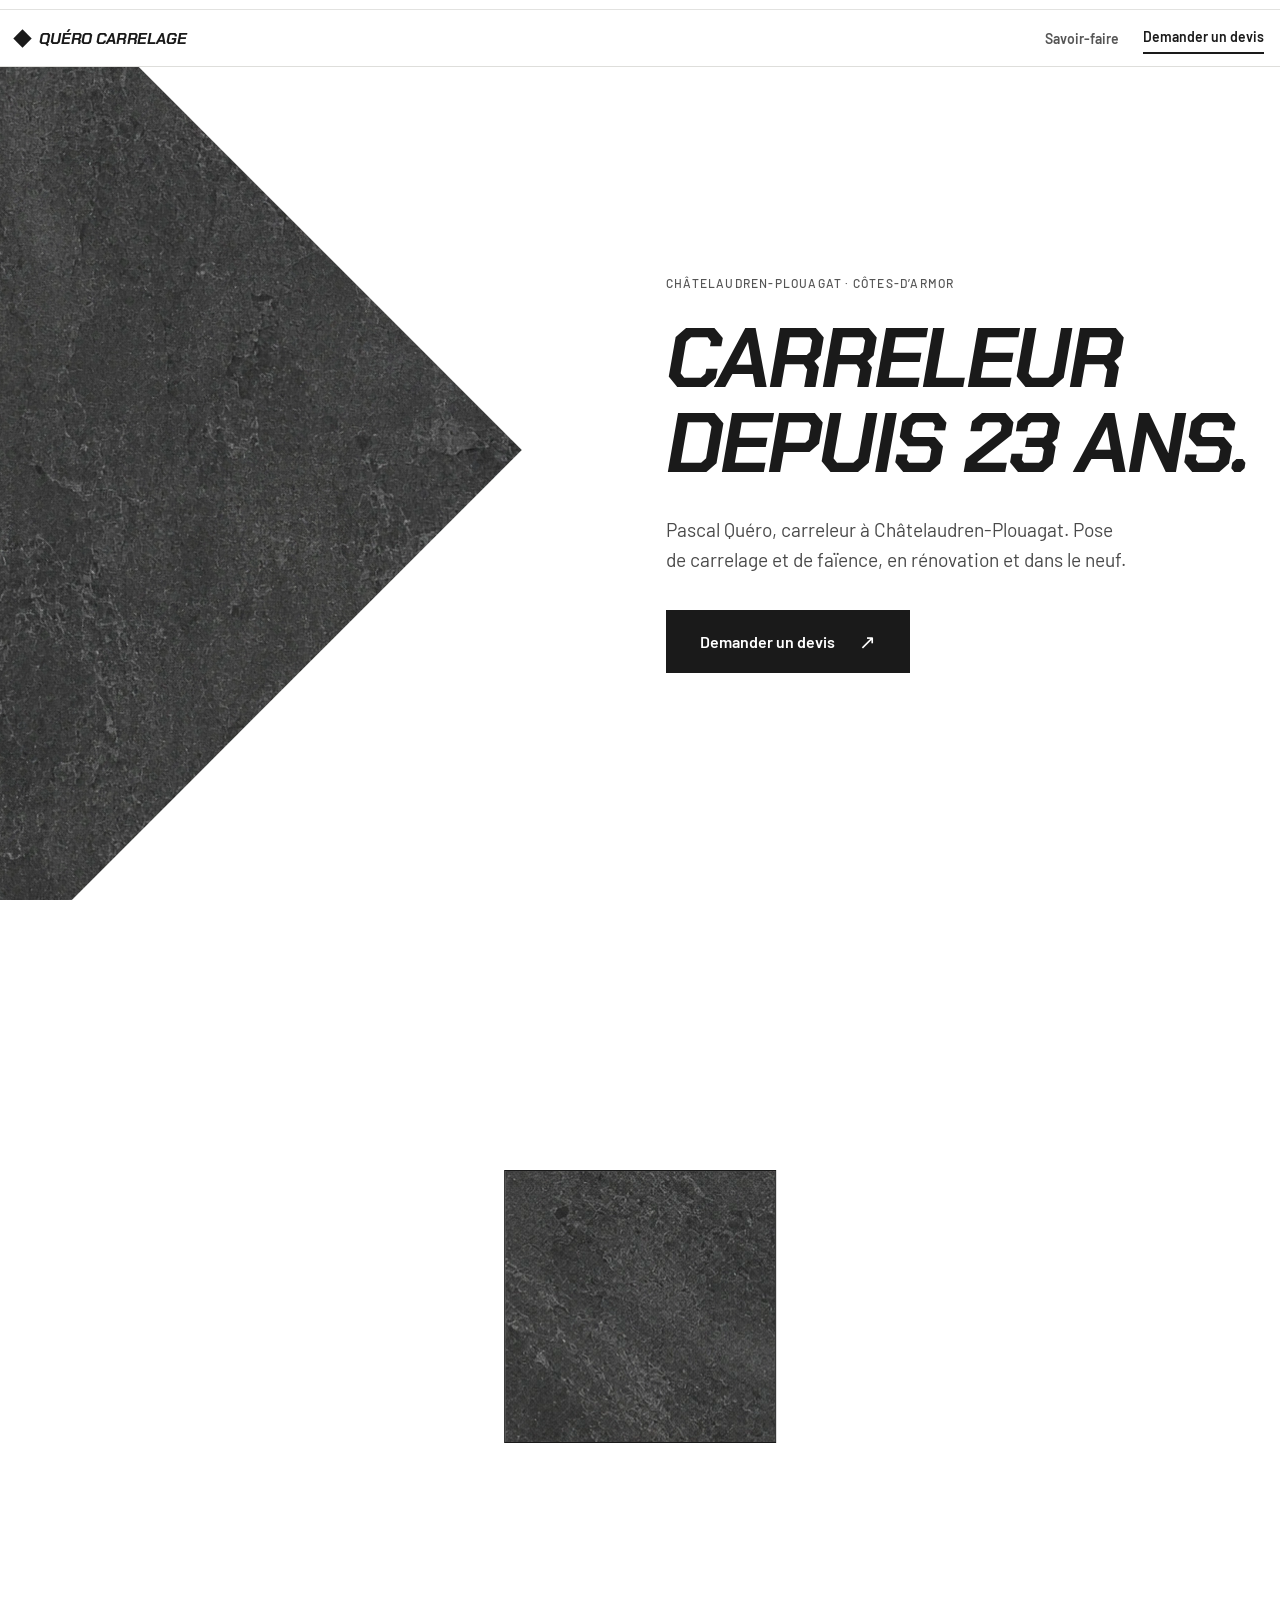
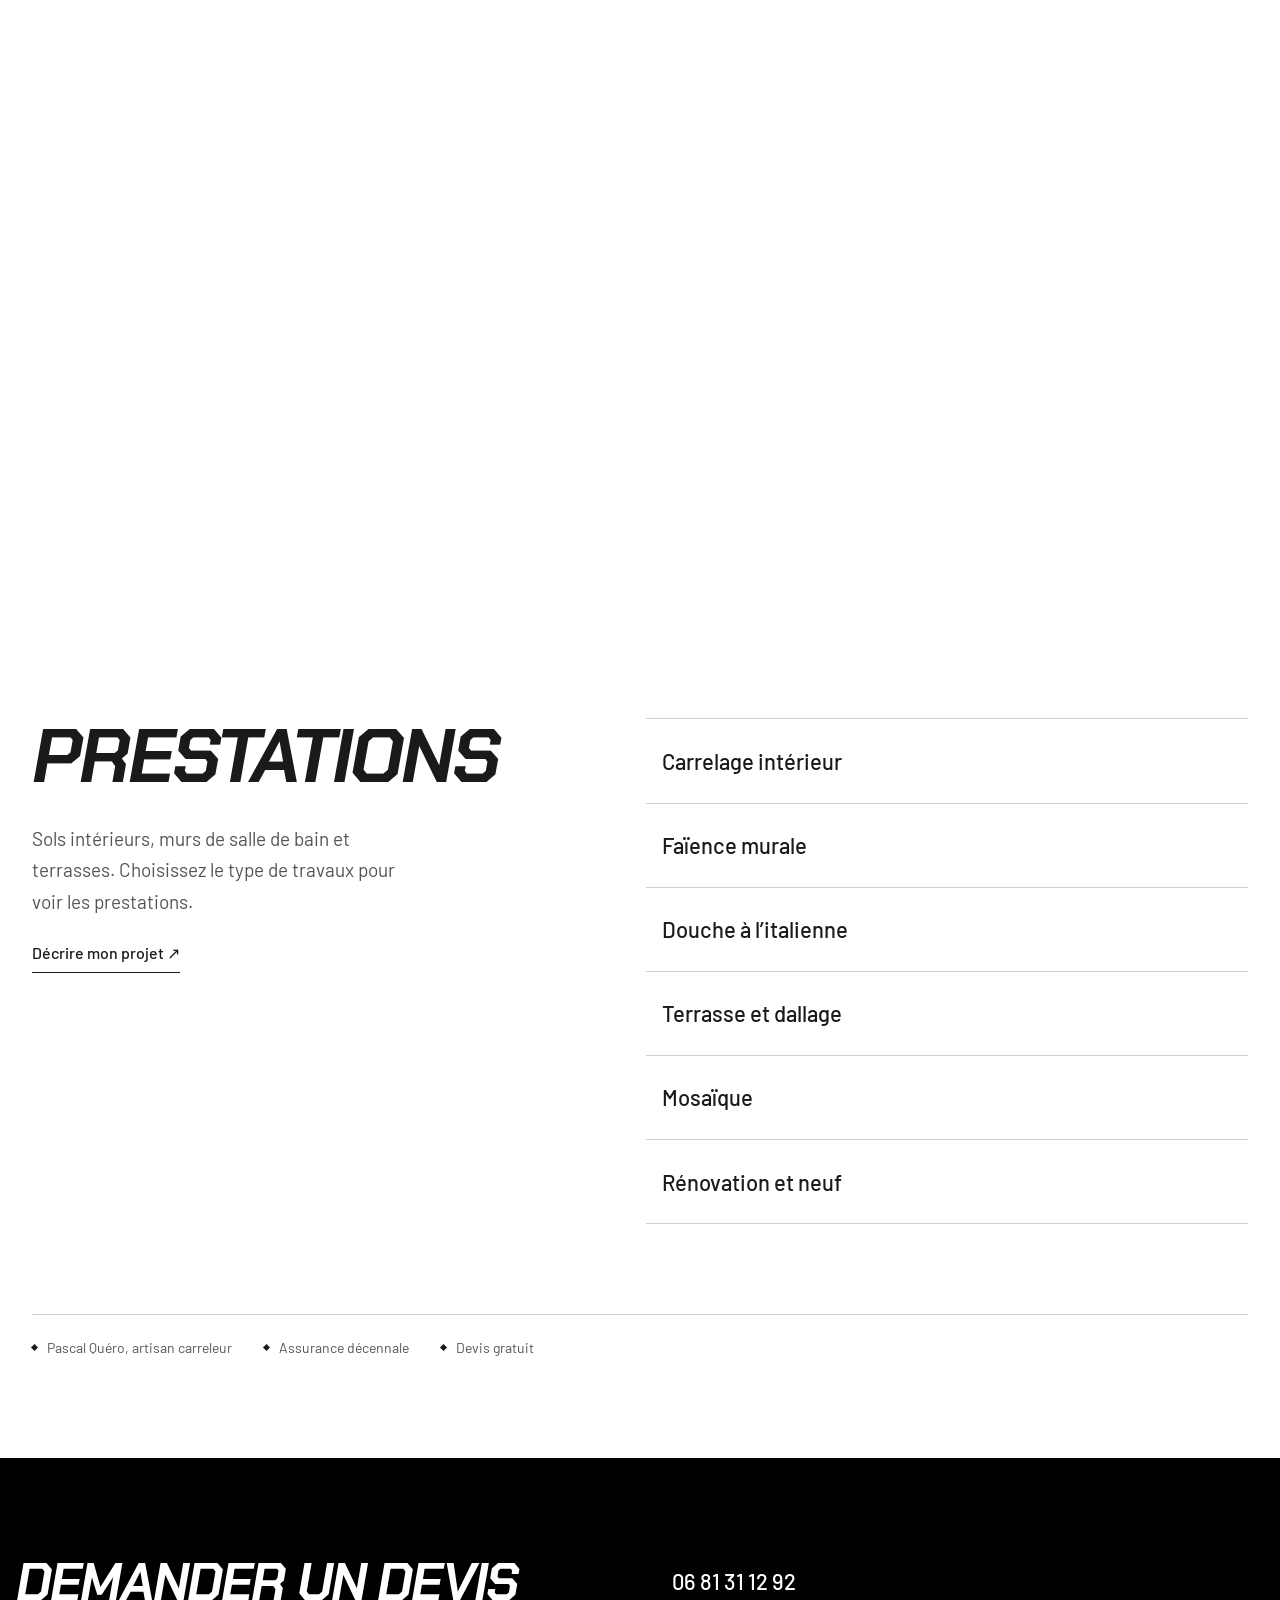
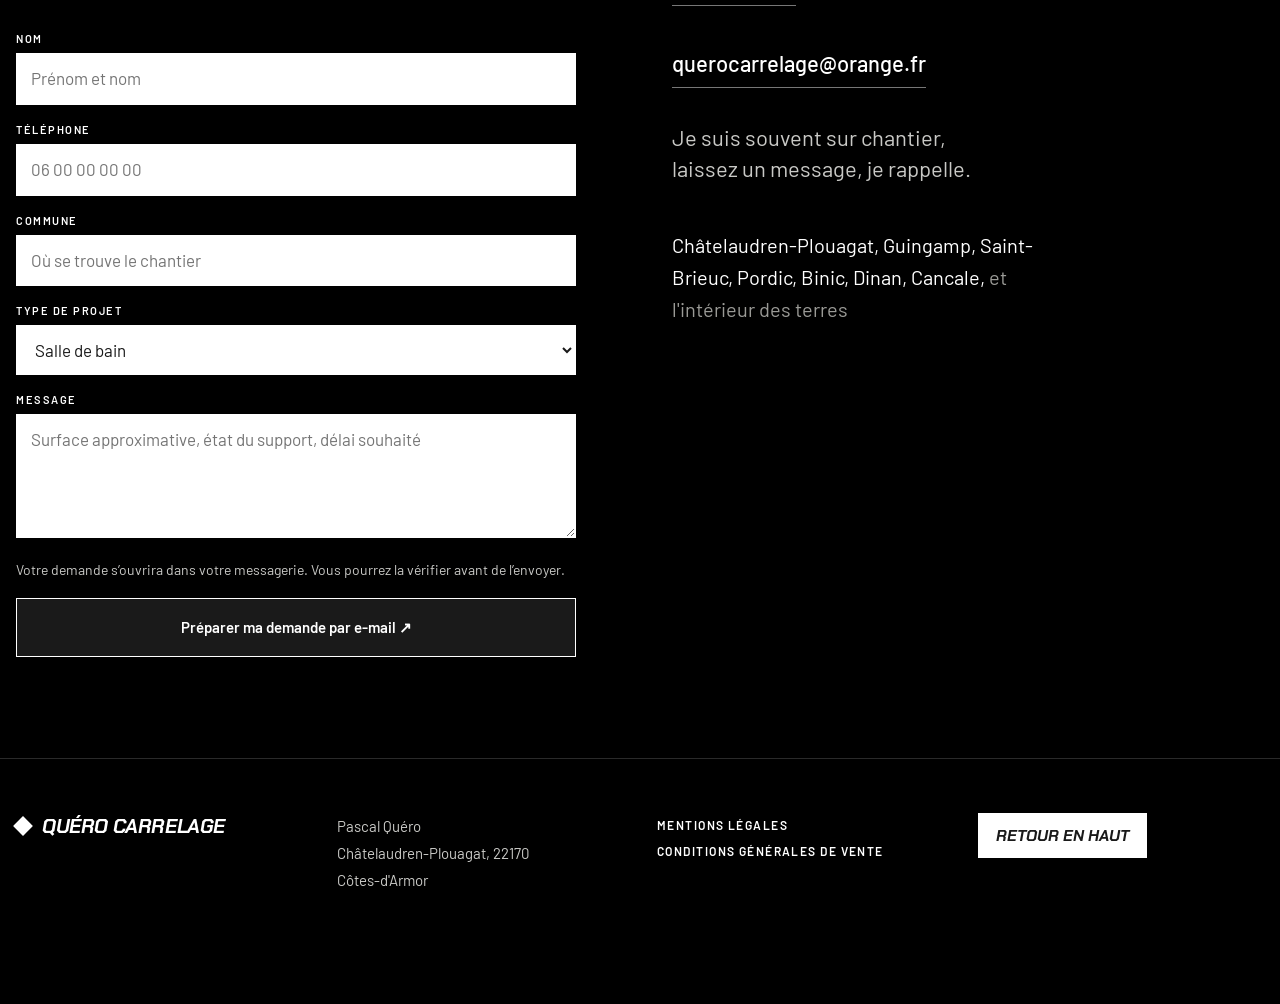
==== index.html @ d863aa36 "Dock the original hero tile in the mosaic and show six unique photos spanning four cells" ====
<!doctype html>
<html lang="fr">
<head><link rel="preload" as="image" href="./assets/photos/carreau-anthracite-hd.webp"><script src="./assets/contact.js?v=1" defer></script>
<meta charset="utf-8">
<meta name="viewport" content="width=device-width, initial-scale=1, viewport-fit=cover">
<title>Quéro Carrelage — Pascal Quéro, carreleur à Châtelaudren-Plouagat</title>
<meta name="description" content="Pascal Quéro, artisan carreleur à Châtelaudren-Plouagat. Carrelage intérieur, faïence, douche à l’italienne et terrasse en Côtes-d’Armor. Parlons de votre projet.">
<meta name="theme-color" content="#ffffff">
<meta name="robots" content="noindex,nofollow">
<meta property="og:type" content="website">
<meta property="og:title" content="Quéro Carrelage — Du premier carreau à la dernière coupe">
<meta property="og:description" content="Pascal Quéro, artisan carreleur en Côtes-d’Armor. Pascal Quéro, artisan carreleur pour votre chantier.">
<link rel="icon" href="./assets/favicon.svg" type="image/svg+xml">
<link rel="stylesheet" href="./assets/fonts.css">
<link rel="stylesheet" href="./assets/site.css?v=10">
<script src="./site.config.js?v=10" defer></script>
<script src="./assets/site.js?v=8" defer></script>
<script src="./assets/mobile-room.js?v=7" defer></script><script src="./assets/mobile-sequence.js?v=4" defer></script><script src="./assets/sequence.js?v=18" defer></script>
<script src="./assets/navigation.js?v=1" defer></script><link rel="stylesheet" href="./assets/responsive.css?v=9"></head>
<body>
<a class="skip-link" href="#contact">Aller à la demande de devis</a>

<div style="background:#FFFFFF;color:#1A1A1A;overflow-x:clip">

  <div style="position:fixed;top:0;left:0;right:0;z-index:90;height:10px;background:#FFFFFF;border-bottom:1px solid #E2E2E0;overflow:hidden">
    <div data-progress="1" style="height:100%;width:0%;overflow:hidden">
      <div style="height:100%;width:100vw;display:flex;gap:12px;overflow:hidden">
        <div style="width:200px;background:#1A1A1A;transform:skewX(-22deg);flex:none"></div>
        <div style="width:168px;background:#1A1A1A;transform:skewX(-22deg);flex:none"></div>
        <div style="width:140px;background:#1A1A1A;transform:skewX(-22deg);flex:none"></div>
        <div style="width:118px;background:#1A1A1A;transform:skewX(-22deg);flex:none"></div>
        <div style="width:96px;background:#1A1A1A;transform:skewX(-22deg);flex:none"></div>
        <div style="width:78px;background:#1A1A1A;transform:skewX(-22deg);flex:none"></div>
        <div style="width:63px;background:#1A1A1A;transform:skewX(-22deg);flex:none"></div>
        <div style="width:51px;background:#1A1A1A;transform:skewX(-22deg);flex:none"></div>
        <div style="width:41px;background:#1A1A1A;transform:skewX(-22deg);flex:none"></div>
        <div style="width:33px;background:#1A1A1A;transform:skewX(-22deg);flex:none"></div>
        <div style="width:26px;background:#1A1A1A;transform:skewX(-22deg);flex:none"></div>
        <div style="width:21px;background:#1A1A1A;transform:skewX(-22deg);flex:none"></div>
        <div style="width:16px;background:#1A1A1A;transform:skewX(-22deg);flex:none"></div>
        <div style="width:13px;background:#1A1A1A;transform:skewX(-22deg);flex:none"></div>
        <div style="width:10px;background:#1A1A1A;transform:skewX(-22deg);flex:none"></div>
        <div style="width:8px;background:#1A1A1A;transform:skewX(-22deg);flex:none"></div>
        <div style="width:6px;background:#1A1A1A;transform:skewX(-22deg);flex:none"></div>
        <div style="width:5px;background:#1A1A1A;transform:skewX(-22deg);flex:none"></div>
        <div style="width:4px;background:#1A1A1A;transform:skewX(-22deg);flex:none"></div>
      </div>
    </div>
  </div>

  <header id="site-header" style="position:sticky;top:10px;z-index:80;background:#FFFFFF">
    <div style="max-width:1600px;margin:0 auto;padding:12px 16px;display:flex;align-items:center;justify-content:space-between;gap:14px">
      <a href="#haut" style="display:flex;align-items:center;gap:10px">
        <span style="width:13px;height:13px;background:#1A1A1A;transform:rotate(45deg);display:block;flex:none"></span>
        <span style="font-family:'Chakra Petch',sans-serif;font-style:italic;font-weight:700;font-size:16px;letter-spacing:-0.01em;text-transform:uppercase">Quéro Carrelage</span>
      </a>
      <nav aria-label="Navigation principale" style="display:flex;align-items:center;gap:24px">
        <a class="nav-services" href="#savoir-faire">Savoir-faire</a>
        <a class="nav-quote" href="#contact" style="font-family:'Chakra Petch',sans-serif;font-style:italic;font-weight:700;font-size:14px;letter-spacing:0.02em;text-transform:uppercase;border-bottom:2px solid #1A1A1A;padding-bottom:2px">Demander un devis</a>
      </nav>
    </div>
  </header>

  <div data-tilelayer="1" style="position:fixed;left:0;top:0;width:100%;height:100%;z-index:5;pointer-events:none;overflow:hidden">
    <div data-tile="1" style="position:absolute;left:0;top:0;width:200px;height:200px;background:#1A1A1A;transform:translate(-100px,200px) rotate(45deg)"></div>
  </div>

  <main id="main">
  <section id="haut" tabindex="-1" style="position:relative;min-height:100svh;max-width:1600px;margin:0 auto;padding:clamp(26px,5vw,54px) 16px 0;display:grid;grid-template-columns:repeat(auto-fit,minmax(360px,1fr));align-items:center;direction:rtl">
    <div class="hero-copy" data-herotext="1" style="direction:ltr;position:relative;z-index:6;will-change:transform">
      <p class="hero-location"><span>Châtelaudren-Plouagat</span><span>Côtes-d’Armor</span></p>
      <h1 style="margin:0;font-family:'Chakra Petch',sans-serif;font-style:italic;font-weight:700;text-transform:uppercase;font-size:clamp(30px,7.6vw,96px);line-height:1.05;letter-spacing:-0.035em;max-width:15ch"><span class="hero-title-line">Carreleur</span><span class="hero-title-line">depuis 23 ans.</span></h1>
      <div class="hero-tile-space" data-hero-tile-space aria-hidden="true"></div>
      <p class="hero-intro" style="margin:clamp(20px,3.4vw,38px) 0 0;font-size:clamp(15.5px,3.9vw,20px);line-height:1.5;max-width:42ch;color:#4A4A4A">Pascal Quéro, carreleur à <span class="place-name">Châtelaudren-Plouagat.</span> Pose de carrelage et de faïence, en rénovation et dans le neuf.</p>
      <div style="display:flex;margin-top:clamp(22px,3vw,34px)">
        <a href="#contact" style="background:#1A1A1A;color:#FFFFFF;padding:19px 34px;font-family:'Chakra Petch',sans-serif;font-style:italic;font-weight:700;font-size:16px;text-transform:uppercase" class="hover-1 button-primary">Demander un devis</a>
      </div>
    </div>
    <div aria-hidden="true" style="direction:ltr;min-height:46vh"></div>
  </section>

  <section aria-label="Découvrir les prestations" data-stage="1" style="position:relative;height:480vh">
    <div data-sticky="1" style="position:sticky;top:57px;height:calc(100svh - 57px);overflow:hidden;background:#FFFFFF;perspective:1600px;perspective-origin:50% 45%">

      <div class="sequence-scene" data-scene="1">
      <video id="scroll-video" hidden muted playsinline preload="metadata" aria-label="La pose du carrelage, étape par étape"></video>
      <div data-flat="1" style="position:absolute;inset:0;display:flex;align-items:center;justify-content:center;transform-origin:50% 100%">
        <div data-grid="1" style="display:grid;grid-auto-flow:column;grid-template-rows:repeat(3,calc((100svh - 73px)/3));grid-auto-columns:calc((100svh - 73px)/3);gap:8px;flex:none">

          <div data-cell="1" style="width:calc((100svh - 73px)/3);height:calc((100svh - 73px)/3);border:1px solid #1A1A1A;background:#FFFFFF"></div>
          <div data-cell="1" style="width:calc((100svh - 73px)/3);height:calc((100svh - 73px)/3);border:1px solid #1A1A1A;background:#1A1A1A"></div>
          <div data-cell="1" style="width:calc((100svh - 73px)/3);height:calc((100svh - 73px)/3);border:1px solid #1A1A1A;background:#FFFFFF"></div>

          <div data-cell="1" style="width:calc((100svh - 73px)/3);height:calc((100svh - 73px)/3);border:1px solid #1A1A1A;background:#1A1A1A;overflow:hidden"><a class="tile-link tile-photo" href="./carrelage-interieur.html" aria-label="Voir le carrelage intérieur"><span class="tile-texture" data-texture="1" aria-hidden="true"></span><span class="tile-photo-arrow" aria-hidden="true">↗</span></a></div>
          <div data-cell="1" style="width:calc((100svh - 73px)/3);height:calc((100svh - 73px)/3);border:1px solid #1A1A1A;background:#FFFFFF"></div>
          <div data-cell="1" style="width:calc((100svh - 73px)/3);height:calc((100svh - 73px)/3);border:1px solid #1A1A1A;background:#1A1A1A;color:#FFFFFF;display:flex;align-items:flex-end;font-family:'Chakra Petch',sans-serif;font-style:italic;font-weight:700;text-transform:uppercase;font-size:clamp(13px,2.1vh,22px);line-height:1.06;letter-spacing:-0.02em"><a class="tile-link" href="./carrelage-interieur.html"><span class="tile-caption">Carrelage intérieur<span aria-hidden="true"> ↗</span></span></a></div>

          <div data-cell="1" style="width:calc((100svh - 73px)/3);height:calc((100svh - 73px)/3);border:1px solid #1A1A1A;background:#1A1A1A"></div>
          <div data-cell="1" style="width:calc((100svh - 73px)/3);height:calc((100svh - 73px)/3);border:1px solid #1A1A1A;background:#FFFFFF"></div>
          <div data-cell="1" style="width:calc((100svh - 73px)/3);height:calc((100svh - 73px)/3);border:1px solid #1A1A1A;background:#1A1A1A;overflow:hidden"><a class="tile-link tile-photo" href="./faience-douche.html" aria-label="Voir la faïence murale"><span class="tile-texture" data-texture="2" aria-hidden="true"></span><span class="tile-photo-arrow" aria-hidden="true">↗</span></a></div>

          <div data-cell="1" style="width:calc((100svh - 73px)/3);height:calc((100svh - 73px)/3);border:1px solid #1A1A1A;background:#FFFFFF"></div>
          <div data-cell="1" style="width:calc((100svh - 73px)/3);height:calc((100svh - 73px)/3);border:1px solid #1A1A1A;background:#1A1A1A;color:#FFFFFF;display:flex;align-items:flex-end;font-family:'Chakra Petch',sans-serif;font-style:italic;font-weight:700;text-transform:uppercase;font-size:clamp(13px,2.1vh,22px);line-height:1.06;letter-spacing:-0.02em"><a class="tile-link" href="./faience-douche.html"><span class="tile-caption">Faïence murale<span aria-hidden="true"> ↗</span></span></a></div>
          <div data-cell="1" style="width:calc((100svh - 73px)/3);height:calc((100svh - 73px)/3);border:1px solid #1A1A1A;background:#4A4A4A"></div>

          <div data-cell="1" style="width:calc((100svh - 73px)/3);height:calc((100svh - 73px)/3);border:1px solid #1A1A1A;background:#1A1A1A;overflow:hidden"><a class="tile-link tile-photo" href="./faience-douche.html#douche" aria-label="Voir la douche à l’italienne"><span class="tile-texture" data-texture="3" aria-hidden="true"></span><span class="tile-photo-arrow" aria-hidden="true">↗</span></a></div>
          <div data-cell="1" style="width:calc((100svh - 73px)/3);height:calc((100svh - 73px)/3);border:1px solid #1A1A1A;background:#FFFFFF"></div>
          <div data-cell="1" style="width:calc((100svh - 73px)/3);height:calc((100svh - 73px)/3);border:1px solid #1A1A1A;background:#FFFFFF"></div>

          <div data-cell="1" style="width:calc((100svh - 73px)/3);height:calc((100svh - 73px)/3);border:1px solid #1A1A1A;background:#FFFFFF"></div>
          <div data-cell="1" style="width:calc((100svh - 73px)/3);height:calc((100svh - 73px)/3);border:1px solid #1A1A1A;background:#1A1A1A"></div>
          <div data-cell="1" style="width:calc((100svh - 73px)/3);height:calc((100svh - 73px)/3);border:1px solid #1A1A1A;background:#1A1A1A;overflow:hidden"><a class="tile-link tile-photo" href="./carrelage-interieur.html#renovation" aria-label="Voir la pose en rénovation"><span class="tile-texture" data-texture="4" aria-hidden="true"></span><span class="tile-photo-arrow" aria-hidden="true">↗</span></a></div>

          <div data-cell="1" style="width:calc((100svh - 73px)/3);height:calc((100svh - 73px)/3);border:1px solid #1A1A1A;background:#1A1A1A;overflow:hidden"><a class="tile-link tile-photo" href="./faience-douche.html" aria-label="Voir la faïence et la douche"><span class="tile-texture" data-texture="5" aria-hidden="true"></span><span class="tile-photo-arrow" aria-hidden="true">↗</span></a></div>
          <div data-cell="1" data-slot="center" style="width:calc((100svh - 73px)/3);height:calc((100svh - 73px)/3);border:1px solid #1A1A1A;background:#1A1A1A;opacity:0"></div>
          <div data-cell="1" style="width:calc((100svh - 73px)/3);height:calc((100svh - 73px)/3);border:1px solid #1A1A1A;background:#FFFFFF"></div>

          <div data-cell="1" style="width:calc((100svh - 73px)/3);height:calc((100svh - 73px)/3);border:1px solid #1A1A1A;background:#1A1A1A;color:#FFFFFF;display:flex;align-items:flex-end;font-family:'Chakra Petch',sans-serif;font-style:italic;font-weight:700;text-transform:uppercase;font-size:clamp(13px,2.1vh,22px);line-height:1.06;letter-spacing:-0.02em"><a class="tile-link" href="./faience-douche.html#douche"><span class="tile-caption">Douche à l’italienne<span aria-hidden="true"> ↗</span></span></a></div>
          <div data-cell="1" style="width:calc((100svh - 73px)/3);height:calc((100svh - 73px)/3);border:1px solid #1A1A1A;background:#1A1A1A;overflow:hidden"><a class="tile-link tile-photo" href="./carrelage-interieur.html" aria-label="Voir les sols intérieurs"><span class="tile-texture" data-texture="6" aria-hidden="true"></span><span class="tile-photo-arrow" aria-hidden="true">↗</span></a></div>
          <div data-cell="1" style="width:calc((100svh - 73px)/3);height:calc((100svh - 73px)/3);border:1px solid #1A1A1A;background:#1A1A1A"></div>

          <div data-cell="1" style="width:calc((100svh - 73px)/3);height:calc((100svh - 73px)/3);border:1px solid #1A1A1A;background:#FFFFFF"></div>
          <div data-cell="1" style="width:calc((100svh - 73px)/3);height:calc((100svh - 73px)/3);border:1px solid #1A1A1A;background:#1A1A1A;color:#FFFFFF;display:flex;align-items:flex-end;font-family:'Chakra Petch',sans-serif;font-style:italic;font-weight:700;text-transform:uppercase;font-size:clamp(13px,2.1vh,22px);line-height:1.06;letter-spacing:-0.02em"><a class="tile-link" href="./terrasse-carrelage.html"><span class="tile-caption">Terrasse et dallage<span aria-hidden="true"> ↗</span></span></a></div>
          <div data-cell="1" style="width:calc((100svh - 73px)/3);height:calc((100svh - 73px)/3);border:1px solid #1A1A1A;background:#1A1A1A;overflow:hidden"><a class="tile-link tile-photo" href="./terrasse-carrelage.html" aria-label="Voir la terrasse et le dallage"><span class="tile-texture" data-texture="7" aria-hidden="true"></span><span class="tile-photo-arrow" aria-hidden="true">↗</span></a></div>

          <div data-cell="1" style="width:calc((100svh - 73px)/3);height:calc((100svh - 73px)/3);border:1px solid #1A1A1A;background:#4A4A4A"></div>
          <div data-cell="1" style="width:calc((100svh - 73px)/3);height:calc((100svh - 73px)/3);border:1px solid #1A1A1A;background:#FFFFFF"></div>
          <div data-cell="1" style="width:calc((100svh - 73px)/3);height:calc((100svh - 73px)/3);border:1px solid #1A1A1A;background:#FFFFFF"></div>

          <div data-cell="1" style="width:calc((100svh - 73px)/3);height:calc((100svh - 73px)/3);border:1px solid #1A1A1A;background:#1A1A1A;overflow:hidden"><a class="tile-link tile-photo" href="./faience-douche.html" aria-label="Voir la faïence murale"><span class="tile-texture" data-texture="8" aria-hidden="true"></span><span class="tile-photo-arrow" aria-hidden="true">↗</span></a></div>
          <div data-cell="1" style="width:calc((100svh - 73px)/3);height:calc((100svh - 73px)/3);border:1px solid #1A1A1A;background:#1A1A1A;color:#FFFFFF;display:flex;align-items:flex-end;font-family:'Chakra Petch',sans-serif;font-style:italic;font-weight:700;text-transform:uppercase;font-size:clamp(13px,2.1vh,22px);line-height:1.06;letter-spacing:-0.02em"><a class="tile-link" href="./carrelage-interieur.html#renovation"><span class="tile-caption">Rénovation et neuf<span aria-hidden="true"> ↗</span></span></a></div>
          <div data-cell="1" style="width:calc((100svh - 73px)/3);height:calc((100svh - 73px)/3);border:1px solid #1A1A1A;background:#1A1A1A"></div>

          <div data-cell="1" style="width:calc((100svh - 73px)/3);height:calc((100svh - 73px)/3);border:1px solid #1A1A1A;background:#FFFFFF"></div>
          <div data-cell="1" style="width:calc((100svh - 73px)/3);height:calc((100svh - 73px)/3);border:1px solid #1A1A1A;background:#1A1A1A;overflow:hidden"><a class="tile-link tile-photo" href="./faience-douche.html#mosaique" aria-label="Voir la mosaïque"><span class="tile-texture" data-texture="9" aria-hidden="true"></span><span class="tile-photo-arrow" aria-hidden="true">↗</span></a></div>
          <div data-cell="1" style="width:calc((100svh - 73px)/3);height:calc((100svh - 73px)/3);border:1px solid #1A1A1A;background:#1A1A1A;color:#FFFFFF;display:flex;align-items:flex-end;font-family:'Chakra Petch',sans-serif;font-style:italic;font-weight:700;text-transform:uppercase;font-size:clamp(13px,2.1vh,22px);line-height:1.06;letter-spacing:-0.02em"><a class="tile-link" href="./faience-douche.html#mosaique"><span class="tile-caption">Mosaïque<span aria-hidden="true"> ↗</span></span></a></div>

        </div>
      </div>

      <div data-room="1" style="position:absolute;inset:0;pointer-events:none;transform-style:preserve-3d">
        <div data-room-inner="1" style="position:absolute;inset:0;transform-style:preserve-3d">
          <div data-plane="wleft" style="position:absolute;left:0;bottom:0;width:0px;height:100%;transform-origin:0% 100%;background-color:#000000;backface-visibility:hidden;will-change:transform,height"></div>
          <div data-plane="wright" style="position:absolute;right:0;bottom:0;width:0px;height:100%;transform-origin:100% 100%;background-color:#000000;backface-visibility:hidden;will-change:transform,height"></div>
          <div data-plane="back" style="position:absolute;left:0;bottom:0;width:100%;height:100%;transform-origin:50% 100%;background-color:#000000;transform-style:preserve-3d;will-change:transform,height">
            <div data-plane="ceiling" style="position:absolute;left:0;bottom:100%;width:100%;height:0px;transform-origin:50% 100%;background-color:#000000;backface-visibility:hidden;will-change:transform,height"></div>
          </div>
        </div>
      </div>
      </div>
      <div class="sequence-copy" data-copy="1" aria-hidden="true">
        <p data-info="1">23 ans de métier.</p>
        <p data-info="1">Carrelage et faïence.</p>
        <p data-info="1">Assurance décennale.</p>
        <p data-info="1">Devis gratuit.</p>
      </div>
    </div>
  </section>



<section id="savoir-faire" class="services" aria-labelledby="services-title">
  <div class="services-heading">
    <h2 id="services-title" tabindex="-1">Prestations</h2>
    <p>Sols intérieurs, murs de salle de bain et terrasses. Choisissez le type de travaux pour voir les prestations.</p>
    <a class="text-link" href="#contact">Décrire mon projet <span aria-hidden="true">↗</span></a>
  </div>
  <ul class="services-list">
    <li><a href="./carrelage-interieur.html">Carrelage intérieur<span aria-hidden="true">↗</span></a></li>
    <li><a href="./faience-douche.html">Faïence murale<span aria-hidden="true">↗</span></a></li>
    <li><a href="./faience-douche.html#douche">Douche à l’italienne<span aria-hidden="true">↗</span></a></li>
    <li><a href="./terrasse-carrelage.html">Terrasse et dallage<span aria-hidden="true">↗</span></a></li>
    <li><a href="./faience-douche.html#mosaique">Mosaïque<span aria-hidden="true">↗</span></a></li>
    <li><a href="./carrelage-interieur.html#renovation">Rénovation et neuf<span aria-hidden="true">↗</span></a></li>
  </ul>
  <p class="services-assurances"><span>Pascal Quéro, artisan carreleur</span><span>Assurance décennale</span><span>Devis gratuit</span></p>
</section>



  <section id="contact" aria-labelledby="contact-title" style="position:relative;z-index:20;min-height:100svh;display:flex;align-items:center;background:#000000;color:#FFFFFF">
    <div style="width:100%;max-width:1600px;margin:0 auto;padding:clamp(56px,7vw,88px) 16px clamp(50px,8vw,90px);display:grid;grid-template-columns:repeat(auto-fit,minmax(320px,1fr));gap:clamp(30px,5vw,64px)">
      <div>
        <h2 id="contact-title" tabindex="-1" style="margin:0 0 24px;font-family:'Chakra Petch',sans-serif;font-style:italic;font-weight:700;text-transform:uppercase;font-size:clamp(28px,7vw,52px);line-height:0.96;letter-spacing:-0.035em">Demander un devis</h2>
        
        
          <div id="arazo-form" hidden></div>
<noscript><p>Activez JavaScript pour afficher les coordonnées et utiliser le formulaire.</p><style>#quote-form{display:none!important}</style></noscript>
<form action="#contact" method="post" enctype="text/plain" id="quote-form" style="display:grid;gap:18px;max-width:560px">
            <label style="display:block">
              <span style="display:block;font-size:11px;font-weight:600;letter-spacing:0.14em;text-transform:uppercase;color:#FFFFFF">Nom</span>
              <input type="text" name="nom" autocomplete="name" maxlength="120" required="required" placeholder="Prénom et nom" style="width:100%;margin-top:8px;border:1px solid #FFFFFF;background:#FFFFFF;font-size:17px;color:#1A1A1A;outline:none;padding:13px 14px;border-radius:0" />
            </label>
            <label style="display:block">
              <span style="display:block;font-size:11px;font-weight:600;letter-spacing:0.14em;text-transform:uppercase;color:#FFFFFF">Téléphone</span>
              <input type="tel" name="tel" autocomplete="tel" inputmode="tel" maxlength="40" required="required" placeholder="06 00 00 00 00" style="width:100%;margin-top:8px;border:1px solid #FFFFFF;background:#FFFFFF;font-size:17px;color:#1A1A1A;outline:none;padding:13px 14px;border-radius:0" />
            </label>
            <label style="display:block">
              <span style="display:block;font-size:11px;font-weight:600;letter-spacing:0.14em;text-transform:uppercase;color:#FFFFFF">Commune</span>
              <input type="text" name="commune" autocomplete="address-level2" maxlength="120" placeholder="Où se trouve le chantier" style="width:100%;margin-top:8px;border:1px solid #FFFFFF;background:#FFFFFF;font-size:17px;color:#1A1A1A;outline:none;padding:13px 14px;border-radius:0" />
            </label>
            <label style="display:block">
              <span style="display:block;font-size:11px;font-weight:600;letter-spacing:0.14em;text-transform:uppercase;color:#FFFFFF">Type de projet</span>
              <select name="projet" style="width:100%;margin-top:8px;border:1px solid #FFFFFF;background:#FFFFFF;font-size:17px;color:#1A1A1A;outline:none;padding:13px 14px;border-radius:0">
                <option style="color:#1A1A1A">Salle de bain</option>
                <option style="color:#1A1A1A">Cuisine, crédence</option>
                <option style="color:#1A1A1A">Douche à l'italienne</option>
                <option style="color:#1A1A1A">Sol intérieur</option>
                <option style="color:#1A1A1A">Terrasse, extérieur</option>
                <option style="color:#1A1A1A">Construction neuve</option>
                <option style="color:#1A1A1A">Autre</option>
              </select>
            </label>
            <label style="display:block">
              <span style="display:block;font-size:11px;font-weight:600;letter-spacing:0.14em;text-transform:uppercase;color:#FFFFFF">Message</span>
              <textarea name="message" rows="4" maxlength="4000" placeholder="Surface approximative, état du support, délai souhaité" style="width:100%;margin-top:8px;border:1px solid #FFFFFF;background:#FFFFFF;font-size:17px;color:#1A1A1A;outline:none;padding:13px 14px;resize:vertical;border-radius:0"></textarea>
            </label>
            <p id="form-note" class="form-note">Votre demande s’ouvrira dans votre messagerie. Vous pourrez la vérifier avant de l’envoyer.</p>
<p id="form-status" class="form-status" role="status" aria-live="polite" tabindex="-1"></p>
<button type="submit" style="border:1px solid #FFFFFF;background:#1A1A1A;color:#FFFFFF;padding:19px 22px;font-family:'Chakra Petch',sans-serif;font-style:italic;font-weight:700;font-size:16px;text-transform:uppercase;cursor:pointer;transition:background .2s ease,color .2s ease" class="hover-2 button-submit">Préparer ma demande par e-mail ↗</button>
          </form>
        
      </div>
      <div style="display:flex;flex-direction:column;gap:clamp(22px,3vw,34px)">
        <a data-contact="phone" href="#contact" class="contact-action">Téléphone</a>
        <a data-contact="email" href="#contact" class="contact-action">E-mail</a>
        <p style="margin:0;font-size:clamp(17px,4.4vw,22px);line-height:1.4;max-width:26ch;color:#C9C9C6">Je suis souvent sur chantier, laissez un message, je rappelle.</p>
        <div>
          <p style="margin:12px 0 0;font-family:'Chakra Petch',sans-serif;font-style:italic;font-weight:700;text-transform:uppercase;font-size:clamp(19px,4.6vw,30px);line-height:1.15;letter-spacing:-0.02em;max-width:24ch">Châtelaudren-Plouagat, Guingamp, Saint-Brieuc, Pordic, Binic, Dinan, Cancale, <span style="color:#9A9A96">et l'intérieur des terres</span></p>
        </div>
        <section id="avis" class="reviews contact-reviews" hidden aria-labelledby="reviews-title">
          <h3 id="reviews-title">Avis clients</h3>
          <div id="reviews-list" class="reviews-list"></div>
          <a id="google-reviews" class="text-link" hidden target="_blank" rel="noopener noreferrer">Voir les avis sur Google ↗</a>
        </section>

      </div>
    </div>
  </section>

  </main>
  <div style="width:100%;background:#000000;color:#FFFFFF;border-top:1px solid #2A2A2A">
    <footer style="max-width:1600px;margin:0 auto;padding:clamp(34px,4.4vw,54px) 16px clamp(90px,9vw,110px);display:grid;grid-template-columns:repeat(auto-fit,minmax(210px,1fr));gap:clamp(24px,3vw,34px);align-items:start">
      <div style="display:flex;align-items:center;gap:12px">
        <span style="width:14px;height:14px;background:#FFFFFF;transform:rotate(45deg);display:block;flex:none"></span>
        <span style="font-family:'Chakra Petch',sans-serif;font-style:italic;font-weight:700;text-transform:uppercase;font-size:20px;letter-spacing:-0.02em;color:#FFFFFF">Quéro Carrelage</span>
      </div>
      <div style="font-size:15px;line-height:1.8;color:#C9C9C6">Pascal Quéro<br />Châtelaudren-Plouagat, 22170<br />Côtes-d'Armor</div>
      <div style="font-size:12px;font-weight:600;letter-spacing:0.12em;text-transform:uppercase;line-height:2.1;color:#9A9A96"><a href="mentions-legales.html" style="color:#FFFFFF" class="hover-5">Mentions légales</a><br /><a href="conditions-generales.html" style="color:#FFFFFF" class="hover-6">Conditions générales de vente</a></div>
      <div style="display:flex"><a href="#haut" style="align-self:start;background:#FFFFFF;color:#1A1A1A;padding:12px 18px;font-family:'Chakra Petch',sans-serif;font-style:italic;font-weight:700;font-size:16px;text-transform:uppercase" class="hover-7">Retour en haut</a></div>
    </footer>
  </div>

  
    <div id="mobile-call" hidden style="position:fixed;left:0;right:0;bottom:0;z-index:95;background:#FFFFFF;border-top:1px solid #1A1A1A;padding:10px">
      <a data-contact="phone" href="#contact" style="display:block;background:#1A1A1A;color:#FFFFFF;text-align:center;padding:18px;font-family:'Chakra Petch',sans-serif;font-style:italic;font-weight:700;font-size:17px;text-transform:uppercase">Téléphone</a>
    </div>
  
</div>

</body>
</html>
---- assets/fonts.css ----
@font-face {
  font-family: 'Barlow';
  font-style: normal;
  font-weight: 400;
  font-display: swap;
  src: url(./fonts/font-0.ttf) format('truetype');
}
@font-face {
  font-family: 'Barlow';
  font-style: normal;
  font-weight: 500;
  font-display: swap;
  src: url(./fonts/font-1.ttf) format('truetype');
}
@font-face {
  font-family: 'Barlow';
  font-style: normal;
  font-weight: 600;
  font-display: swap;
  src: url(./fonts/font-2.ttf) format('truetype');
}
@font-face {
  font-family: 'Chakra Petch';
  font-style: italic;
  font-weight: 700;
  font-display: swap;
  src: url(./fonts/font-3.ttf) format('truetype');
}
---- assets/site.css ----
:root{--ink:#1a1a1a;--paper:#fff;--muted:#4a4a4a;--line:#dededb;--header-height:57px;--font-title:'Chakra Petch',Arial,sans-serif;--font-body:'Barlow',Arial,sans-serif}
*{box-sizing:border-box}html{scroll-behavior:smooth;scroll-padding-top:calc(var(--header-height) + 20px)}body{margin:0;background:var(--paper);color:var(--ink);font-family:var(--font-body);-webkit-font-smoothing:antialiased}a{color:inherit;text-decoration:none}button,input,select,textarea{font:inherit}button,a,input,select,textarea{ -webkit-tap-highlight-color:transparent}a,button{transition:background-color .18s ease,color .18s ease}a:hover{color:#666}a:focus-visible,button:focus-visible,input:focus-visible,select:focus-visible,textarea:focus-visible{outline:3px solid #878787!important;outline-offset:5px}input,textarea,select{min-width:0}button{min-height:48px}input,select,textarea{border-radius:0}p{text-wrap:pretty}h1,h2{text-wrap:balance}[hidden]{display:none!important}main{display:block}section,header,footer{min-width:0}section:target{scroll-margin-top:20px}
.skip-link{position:fixed;left:12px;top:12px;z-index:200;background:#111;color:#fff;padding:16px;transform:translateY(-180%)}.skip-link:focus{transform:none}
#site-header{border-bottom:1px solid var(--line)}#site-header>div{min-height:47px}#haut{grid-template-columns:repeat(2,minmax(0,1fr))!important;gap:4vw}#haut [data-herotext]{padding-bottom:60px}#contact{margin-top:0!important;opacity:1!important;transform:none!important;pointer-events:auto!important;scroll-margin-top:calc(var(--header-height) + 20px)}#contact>div{grid-template-columns:repeat(2,minmax(0,1fr))!important}#contact input,#contact textarea,#contact select{line-height:1.4}#contact button{width:100%;font-size:15px!important}#contact a[href^="mailto:"]{overflow-wrap:anywhere;max-width:100%}#mobile-call{padding-bottom:max(10px,env(safe-area-inset-bottom))!important}#mobile-call a{font-size:15px!important;padding:14px!important}.form-note{font-size:14px;line-height:1.5;margin:0;color:#c9c9c6}.form-status:empty{display:none}.form-status{font-size:15px;line-height:1.6;border-left:2px solid #fff;padding-left:16px;margin:0}.tile-texture{display:block;width:100%;height:100%;background:#1a1a1a;background-size:cover;background-position:center}

.reviews{padding:80px max(16px,calc((100vw - 1568px)/2));border-top:1px solid var(--ink);background:#fff}.section-heading{max-width:880px;margin-bottom:36px}.eyebrow{font-size:11px;letter-spacing:.14em;text-transform:uppercase;margin:0 0 18px}.section-heading h2{font-family:var(--font-title);font-style:italic;text-transform:uppercase;font-size:clamp(30px,5vw,64px);line-height:1.03;letter-spacing:-.035em;margin:0 0 22px}.text-link{display:inline-block;border-bottom:1px solid;font-size:14px;min-height:30px}.reviews-list{display:grid;grid-template-columns:repeat(auto-fit,minmax(min(100%,280px),1fr));gap:32px}.review{border-top:1px solid var(--ink);padding-top:22px}.review blockquote{margin:16px 0;line-height:1.6;font-size:19px}.review p{font-size:14px}.rating{letter-spacing:.14em;font-size:19px}#arazo-form iframe{width:100%;min-height:780px;border:0;background:#fff;display:block}#arazo-form .text-link{margin:12px 0;color:#fff}#scroll-video{position:absolute;inset:0;width:100%;height:100%;object-fit:cover;background:#000}.video-mode [data-flat],.video-mode [data-room],.video-mode [data-flatsq],.video-mode [data-tilelayer]{display:none!important}
/* Useful static layout if JavaScript fails or motion is disabled. */
html:not(.has-motion) [data-tilelayer]{display:none!important}html:not(.has-motion) [data-stage]{height:auto!important}html:not(.has-motion) [data-sticky]{background:#fff!important;position:relative!important;top:0!important;height:auto!important;visibility:visible!important;perspective:none!important;padding:24px 16px!important}html:not(.has-motion) [data-flat]{position:relative!important;inset:auto!important;transform:none!important}html:not(.has-motion) [data-grid]{display:grid!important;width:100%;grid-auto-flow:row!important;grid-template-columns:repeat(3,minmax(0,1fr))!important;grid-template-rows:none!important;grid-auto-columns:auto!important;gap:8px!important;transform:none!important}html:not(.has-motion) [data-cell]{width:auto!important;height:auto!important;min-height:160px;transform:none!important;filter:none!important;opacity:1!important}html:not(.has-motion) [data-cell]:empty,html:not(.has-motion) [data-cell]:has(.tile-texture){display:none!important}html:not(.has-motion) [data-room],html:not(.has-motion) [data-flatsq]{display:none!important}html:not(.has-motion) [data-herotext]{opacity:1!important;transform:none!important}
@media(min-width:1600px){#haut>div:first-child{padding-right:20px}}
@media(max-width:760px){#site-header>div{gap:8px!important}#site-header nav a{font-size:11px!important}#site-header a>span:last-child{font-size:13px!important}#haut{grid-template-columns:minmax(0,1fr)!important;gap:0!important;padding-top:12vh!important;min-height:calc(100svh - var(--header-height))!important}#haut [data-herotext]{padding:0 0 64px 17%;align-self:center}#haut h1{font-size:clamp(34px,8.4vw,61px)!important;max-width:16ch!important}#haut p{font-size:17px!important}#haut>div[aria-hidden]{display:none}#contact>div{grid-template-columns:minmax(0,1fr)!important;gap:50px!important;padding-bottom:55px!important}#contact a[href^="tel:"]{font-size:clamp(35px,9vw,58px)!important}#contact form{max-width:none!important}.reviews{padding:56px 16px}html:not(.has-motion) [data-grid]{grid-template-columns:repeat(2,minmax(0,1fr))!important}html:not(.has-motion) [data-cell]{font-size:17px!important;min-height:170px} [data-info]{font-size:clamp(20px,5.5vw,38px)!important;max-width:40vw} }
@media(prefers-reduced-motion:reduce){html{scroll-behavior:auto}*{transition:none!important;animation:none!important}}
@media print{[data-stage],[data-tilelayer],#mobile-call,.scroll-cue,.skip-link{display:none!important}#haut,#contact{display:block!important;min-height:0!important;color:#000!important;background:#fff!important}#haut [data-herotext]{opacity:1!important;transform:none!important}#contact input,#contact select,#contact textarea{border:1px solid #aaa!important}#contact form{display:none!important}header{position:static!important}a{color:inherit!important}}

.hover-1:hover, .hover-1:focus-visible {background:#4A4A4A;color:#FFFFFF}
.hover-2:hover, .hover-2:focus-visible {background:#FFFFFF;color:#1A1A1A}
.hover-3:hover, .hover-3:focus-visible {color:#9A9A96}
.hover-4:hover, .hover-4:focus-visible {color:#9A9A96}
.hover-5:hover, .hover-5:focus-visible {color:#9A9A96}
.hover-6:hover, .hover-6:focus-visible {color:#9A9A96}
.hover-7:hover, .hover-7:focus-visible {background:#9A9A96;color:#1A1A1A}
/* Revision 2: the perspective scene and the readable copy have separate layers. */
[data-sticky]{perspective:none!important;isolation:isolate}
.sequence-scene{position:absolute;inset:0;overflow:hidden;isolation:isolate;z-index:0;perspective:1600px;perspective-origin:50% 45%}
.sequence-copy{position:absolute;inset:0;z-index:3;pointer-events:none}
[data-info]{position:absolute;left:50%;top:48%;margin:0;width:min(17ch,calc(100% - 64px));text-align:center;font-family:var(--font-title);font-size:clamp(34px,5.2vw,72px);font-style:italic;font-weight:700;line-height:1.08;letter-spacing:-.035em;color:#fff;text-transform:uppercase;opacity:0;visibility:hidden;will-change:transform,opacity;text-wrap:balance}


[data-plane="wleft"]{background-color:#242424!important}[data-plane="wright"]{background-color:#1c1c1c!important}[data-plane="back"]{background-color:#101010!important}[data-plane="ceiling"]{background-color:#2d2d2d!important}
#haut{min-height:calc(100svh - var(--header-height))!important;padding-top:40px!important;padding-bottom:40px!important}
#haut .hero-copy{padding-bottom:0!important}
#haut h1{font-size:clamp(48px,6.5vw,96px)!important;line-height:1.02!important;max-width:none!important}
.hero-title-line{display:block;white-space:nowrap}
#haut .hero-location{margin:0 0 25px;font-family:var(--font-body);font-size:12px!important;letter-spacing:.1em;font-weight:500;line-height:1.5;text-transform:uppercase;color:#555}
#haut .hero-intro{font-size:clamp(17px,1.5vw,20px)!important;max-width:35ch;line-height:1.6!important;margin-top:28px!important}
.button-primary,.button-submit{font-family:var(--font-body)!important;font-size:16px!important;font-weight:600!important;font-style:normal!important;text-transform:none!important;letter-spacing:0!important;display:inline-flex;align-items:center;justify-content:center;gap:24px;min-height:54px}
.button-primary::after{content:'↗';font-size:20px;font-weight:400}
.hover-1:hover,.hover-1:focus-visible{background:#444!important;color:#fff!important}
.hover-2:hover,.hover-2:focus-visible{background:#fff!important;color:#111!important}
.hover-3:hover,.hover-4:hover,.hover-5:hover,.hover-6:hover{color:#aaa!important}
.hover-7:hover{background:#ccc!important;color:#111!important}
.nav-services,.nav-quote{font-family:var(--font-body)!important;font-size:14px!important;font-weight:600!important;font-style:normal!important;text-transform:none!important;letter-spacing:0!important;display:inline-flex;align-items:center;min-height:32px}
.nav-services{color:#555}.nav-services:hover,.nav-quote:hover{color:#111;border-bottom:2px solid #111}
#contact a[href^="tel:"]{font-family:var(--font-body)!important;font-style:normal!important;font-weight:600!important;letter-spacing:-.035em!important;font-size:clamp(34px,5.1vw,68px)!important;line-height:1.1!important}
#contact>div>div:last-child>div>p{font-family:var(--font-body)!important;font-style:normal!important;font-weight:400!important;font-size:20px!important;line-height:1.6!important;text-transform:none!important;letter-spacing:0!important;max-width:34ch!important}
.services{position:relative;z-index:10;display:grid;grid-template-columns:minmax(0,1fr) minmax(0,1.15fr);gap:clamp(48px,7vw,120px);max-width:1600px;margin:0 auto;padding:clamp(64px,8vw,120px) 32px;background:#fff;scroll-margin-top:calc(var(--header-height) + 20px)}
.services-heading h2{margin:0 0 28px;font-family:var(--font-title);font-style:italic;font-weight:700;text-transform:uppercase;line-height:1;letter-spacing:-.04em;font-size:clamp(44px,6vw,80px)}
.services-heading>p:not(.eyebrow){margin:0 0 26px;max-width:35ch;font-size:19px;line-height:1.65;color:#555}
.services-heading .text-link{font-size:16px;font-weight:500;padding-bottom:6px}
.services-list{list-style:none;margin:0;padding:0}.services-list li{display:grid;grid-template-columns:32px minmax(0,1fr);column-gap:20px;padding:22px 0;border-top:1px solid #cfcfcc}.services-list li:last-child{border-bottom:1px solid #cfcfcc}.services-list li>span{grid-row:1 / 3;font-size:12px;color:#777;padding-top:5px}.services-list h3{margin:0;font-size:22px;font-weight:600;line-height:1.3;letter-spacing:-.015em}.services-list p{margin:6px 0 0;font-size:16px;line-height:1.5;color:#555}
.services-assurances{grid-column:1 / -1;display:flex;flex-wrap:wrap;gap:12px 32px;margin:0;padding-top:24px;border-top:1px solid #cfcfcc;font-size:14px;color:#555}.services-assurances span{display:inline-flex;gap:10px;align-items:center}.services-assurances span::before{content:'';display:block;width:5px;height:5px;background:#1a1a1a;transform:rotate(45deg)}
html:not(.has-motion) [data-stage]{display:none!important}
.video-mode [data-copy],.video-mode [data-phase]{display:none!important}
@media(max-width:760px){
 #haut{min-height:calc(100svh - var(--header-height))!important;padding-top:40px!important;padding-bottom:48px!important}
 #haut .hero-copy{padding:0 0 0 17%!important}
 #haut h1{font-size:clamp(34px,8.9vw,68px)!important}
 #haut .hero-location{font-size:10px!important;letter-spacing:.06em;margin-bottom:20px;max-width:30ch}
 #haut .hero-intro{font-size:17px!important;margin-top:24px!important}
 #haut .button-primary{padding:17px 20px!important;font-size:14px!important;gap:16px}
 .nav-services{display:none}#site-header .nav-quote{font-size:12px!important}
 [data-info]{font-size:clamp(30px,7.8vw,48px)!important;max-width:none!important;width:calc(100% - 40px);top:46%;line-height:1.12}


 .services{grid-template-columns:minmax(0,1fr);gap:40px;padding:64px 20px}
 .services-heading h2{font-size:52px}.services-heading>p:not(.eyebrow){font-size:18px}
 .services-list li{padding:20px 0;column-gap:12px;grid-template-columns:24px minmax(0,1fr)}.services-list h3{font-size:21px}
 .services-assurances{font-size:13px;gap:14px 22px;padding-top:22px}
 #contact a[href^="tel:"]{font-size:clamp(32px,8.3vw,58px)!important}
 #contact>div>div:last-child>div>p{font-size:18px!important}
}
/* Use one header offset for anchors, rather than adding margin and padding twice. */
html{scroll-padding-top:var(--header-height)}
#haut,#savoir-faire,#contact,section:target{scroll-margin-top:0!important}

/* Photos stay in the opening mosaic; the room keeps its dark tiles. */
[data-scene]{transition:none!important}
[data-copy]{transition:none!important}
[data-info]{width:14ch;max-width:calc(100vw - 32px);font-size:clamp(36px,4.2vw,66px);text-align:left;transform-origin:50% 50%;text-wrap:balance}
/* The next section rises through the final viewport while the room fades. */
.has-motion [data-stage]{margin-bottom:calc(-1 * var(--sequence-overlap,0px))}
.services{max-width:none;width:100%;padding-left:max(32px,calc((100vw - 1536px)/2));padding-right:max(32px,calc((100vw - 1536px)/2));min-height:var(--sequence-overlap,0px);align-content:center}
.services-list li{display:block;padding:0}
.services-list li a{display:flex;align-items:center;justify-content:space-between;gap:24px;padding:26px 16px;font-size:22px;font-weight:500;line-height:1.3;transition:padding .22s ease,background .22s ease,color .22s ease}
.services-list li a>span{font-size:24px;opacity:0;transform:translate(-8px,8px);transition:opacity .22s ease,transform .22s ease}
.services-list li a:hover,.services-list li a:focus-visible{padding-left:28px;background:#1a1a1a;color:#fff}
.services-list li a:hover>span,.services-list li a:focus-visible>span{opacity:1;transform:none}
.services-assurances{margin-top:0}
.contact-reviews{margin-top:auto;padding:32px 0 0;border-top:1px solid #393939;color:#fff;background:transparent}
.contact-reviews h3{font-size:22px;font-weight:500;margin:0 0 24px}
.contact-reviews .reviews-list{display:block}
.contact-reviews .review{padding:20px 0;border-color:#393939}
.contact-reviews .review:first-child{padding-top:0;border:0}
.contact-reviews .review blockquote{font-size:18px;margin:12px 0;line-height:1.6}
.contact-reviews .review p{margin:0;color:#bbb}
.contact-reviews .text-link{margin-top:20px}
@media(max-width:760px){
 [data-info]{font-size:clamp(32px,8.4vw,48px)!important;width:12ch;top:50%}
 .services{padding-left:20px;padding-right:20px}
 .services-heading h2{font-size:46px}
 .services-list li{padding:0}
 .services-list li a{padding:22px 12px;font-size:20px}
 .services-list li a>span{opacity:1;transform:none}
 .contact-reviews{margin-top:20px}
}
@media(prefers-reduced-motion:reduce){.services-list li a,.services-list li a>span{transition:none}}

/* Programmatic section focus must not draw a frame around the whole hero. */
section[tabindex="-1"]:focus,h1[tabindex="-1"]:focus,h2[tabindex="-1"]:focus{outline:none}
/* The service section is opaque throughout the handoff: no grey double exposure. */
.services{opacity:1!important}
[data-info]{text-align:center}
.tile-link{display:flex;position:relative;align-items:flex-end;width:100%;height:100%;padding:18px;color:inherit;overflow:hidden}
.tile-link:hover{color:#fff;background:#363636}
.tile-link:focus-visible{outline:3px solid #fff!important;outline-offset:-7px}
.tile-caption{display:block;max-width:100%;font:inherit}
.tile-caption>span{display:inline-block;transition:transform .2s ease}
.tile-link:hover .tile-caption>span{transform:translate(3px,-3px)}
.tile-photo{padding:0}
.tile-photo .tile-texture{transition:transform .35s ease,filter .35s ease}
.tile-photo:hover .tile-texture{transform:scale(1.045);filter:brightness(.8)}
.tile-photo-arrow{position:absolute;right:16px;bottom:14px;font-family:var(--font-body);font-size:28px;color:white;opacity:0}
.tile-photo:hover .tile-photo-arrow,.tile-photo:focus-visible .tile-photo-arrow{opacity:1}
@media(prefers-reduced-motion:reduce){.tile-photo .tile-texture,.tile-caption>span{transition:none}}
/* All three mosaic rows fit the actual sticky area, including the header and two joints. */
.has-motion [data-grid]{grid-template-rows:repeat(3,calc((100svh - var(--header-height) - 16px)/3))!important;grid-auto-columns:calc((100svh - var(--header-height) - 16px)/3)!important}
.has-motion [data-cell]{width:calc((100svh - var(--header-height) - 16px)/3)!important;height:calc((100svh - var(--header-height) - 16px)/3)!important}

.contact-action{display:inline-flex;align-items:center;align-self:flex-start;gap:16px;font-family:var(--font-body);font-size:22px;font-weight:500;line-height:1.4;border-bottom:1px solid #777;padding:8px 0;color:#fff}.contact-action:hover{color:#ccc;border-color:#fff}
#contact .contact-action[href]{font-family:var(--font-body)!important;font-style:normal!important;font-weight:500!important;font-size:22px!important;line-height:1.4!important;letter-spacing:0!important}

/* Full-face mineral material: no magnified crop from a white product photo. */
[data-tile], [data-cell][style*="background:#1A1A1A"], [data-cell].material-slot {background-image:url('./photos/carreau-anthracite-hd.webp')!important;background-size:cover;background-position:center}

/* Prevent native scroll chaining/bounce beyond the document edges. */
html,body{overscroll-behavior-y:none}
/* A single, unbroken word group on both sides of the camera. */
[data-info]{width:max-content!important;max-width:none!important;white-space:nowrap;text-wrap:nowrap;font-size:clamp(30px,4.2vw,66px);text-align:center}
@media(max-width:760px){[data-info]{font-size:clamp(22px,6vw,38px)!important}}
/* Empty material tiles throughout the mosaic, then a full tiled floor. */
[data-cell]:empty{background-image:url('./photos/carreau-anthracite-hd.webp')!important;background-size:cover;background-position:center}
[data-cell]{position:relative}
[data-cell]::after{content:"";position:absolute;inset:0;background:#303030 url('./photos/carreau-anthracite-hd.webp') center/cover;opacity:var(--floor-material,0);pointer-events:none;z-index:3}
---- assets/responsive.css ----
/* Portrait composition: the copy leads, the tile occupies its own lower area. */
@media(max-width:900px){
 html{scroll-padding-top:var(--header-height)}
 #site-header>div{padding:8px 20px!important;gap:12px!important;min-height:58px}
 #site-header a>span:last-child{font-size:14px!important;white-space:nowrap}
 #site-header a>span:first-child{width:10px!important;height:10px!important}
 #site-header nav{gap:0!important}.nav-services{display:none!important}
 #site-header .nav-quote{font-family:var(--font-body)!important;font-style:normal!important;font-size:12px!important;letter-spacing:0!important;text-transform:none!important;display:flex;align-items:center;min-height:44px;border:0!important;padding:0!important}
 #haut{display:block!important;direction:ltr!important;min-height:max(720px,calc(100svh - var(--header-height)))!important;padding:32px 24px 290px!important;overflow:hidden}
 #haut .hero-copy{padding:0!important;max-width:580px;margin:0!important}
 #haut .hero-location{font-size:10px!important;line-height:1.5;letter-spacing:.07em!important;max-width:none!important;margin:0 0 22px!important}
 #haut h1{font-size:clamp(39px,10.6vw,64px)!important;line-height:1.02!important;letter-spacing:-.045em!important;max-width:none!important}
 .hero-title-line{display:block;white-space:nowrap}
 #haut .hero-intro{font-size:17px!important;line-height:1.55!important;max-width:34ch!important;margin:22px 0 0!important}
 #haut .hero-copy>div{margin-top:24px!important}
 #haut .button-primary{padding:16px 20px!important;min-height:54px;font-family:var(--font-body)!important;font-style:normal!important;font-size:15px!important;text-transform:none!important;letter-spacing:0!important;max-width:100%;width:100%;justify-content:space-between}
 #haut>div[aria-hidden]{display:none!important}
 [data-info]{font-size:clamp(24px,6.6vw,38px)!important;line-height:1.08!important;letter-spacing:-.025em!important;white-space:nowrap!important}
 .tile-link{padding:14px}.tile-caption{font-size:17px;line-height:1.15}.tile-photo{padding:0}
 .services{display:block;padding:56px 24px 48px!important}
 .services-heading h2{font-size:clamp(36px,9.5vw,54px)!important;margin-bottom:20px}
 .services-heading>p:not(.eyebrow){font-size:17px!important;line-height:1.6;margin-bottom:20px;max-width:38ch}
 .services-heading .text-link{font-size:15px;margin-bottom:36px}
 .services-list li{display:block;padding:0!important}.services-list li>a{min-height:70px;padding:21px 0!important;font-size:19px!important;line-height:1.25;gap:20px}
 .services-assurances{font-size:13px;line-height:1.5;display:grid;gap:12px;margin-top:28px;padding-top:24px}
 #contact{min-height:0!important;display:block!important}
 #contact>div{display:block!important;padding:48px 24px 56px!important}
 #contact-title{font-size:clamp(32px,8vw,46px)!important;line-height:1.05!important;margin:0 0 30px!important}
 #quote-form{gap:20px!important;max-width:none!important}
 #quote-form input,#quote-form select,#quote-form textarea{font-size:16px!important;padding:14px!important;line-height:1.45;min-height:52px}
 #quote-form textarea{min-height:140px}#quote-form label{font-size:11px!important;letter-spacing:.08em!important}
 #quote-form button{font-family:var(--font-body)!important;font-style:normal!important;text-transform:none!important;line-height:1.4!important;min-height:56px;font-size:15px!important;padding:16px!important}
 .form-note{font-size:13px;line-height:1.6}
 #contact>div>div+div{margin-top:48px;padding-top:32px;border-top:1px solid #444}
 #contact .contact-action[href]{font-size:20px!important;overflow-wrap:anywhere;min-height:44px}
 #contact>div>div:last-child>div>p{font-size:16px!important;line-height:1.6!important}
 #mobile-call{padding:8px 16px max(8px,env(safe-area-inset-bottom))!important}
 #mobile-call a{padding:12px!important;font-family:var(--font-body)!important;font-style:normal!important;font-size:16px!important;line-height:1.35!important}
 footer{display:flex!important;flex-direction:column!important;gap:24px!important;padding:36px 24px 90px!important}
 footer>div:last-child a{font-family:var(--font-body)!important;font-style:normal!important;text-transform:none!important;font-size:14px!important}
 /* Service detail pages use the same reading rhythm as the homepage. */
 .page-header{padding:10px 20px!important;gap:12px;min-height:64px}.brand{font-size:13px!important;gap:6px}.page-quote{font-size:12px!important;min-height:44px;display:flex;align-items:center;border:0}
 .service-page main{padding:0 24px}.breadcrumb{font-size:12px;padding:24px 0 20px;gap:8px}.breadcrumb .return-link{width:100%;margin-bottom:8px;min-height:36px;display:flex;align-items:center}
 .service-intro{display:block;padding:16px 0 32px}.service-intro h1{font-size:clamp(36px,9.6vw,58px);line-height:1.02;margin-bottom:24px}.service-intro p{font-size:18px;line-height:1.6;margin-bottom:20px}.service-intro .service-local{font-size:14px}
 .service-cta{width:100%;font-size:15px;min-height:54px;padding:16px 20px}.service-image{padding-top:24px}.service-image img{aspect-ratio:4/3;object-fit:cover}.service-image figcaption{font-size:11px}
 .service-body{display:flex;flex-direction:column;gap:36px;padding:36px 0}.service-body aside nav{font-size:14px;gap:0;border-top:1px solid #ddd}.service-body aside nav a{padding:14px 0;border-bottom:1px solid #ddd;min-height:44px}.service-body aside p{font-size:18px;margin:20px 0 0}
 .service-content h2{font-size:26px;margin-bottom:16px}.service-content p{font-size:17px;line-height:1.65}.service-content section{padding-bottom:28px;margin-bottom:28px}.service-content summary{font-size:17px;line-height:1.45}.service-content details p{font-size:16px}
 .service-contact{display:block;padding:28px 24px;margin-bottom:32px}.service-contact h2{font-size:34px}.service-contact p{font-size:17px;line-height:1.6;margin:20px 0 24px}.service-contact>div{display:flex;flex-direction:column;align-items:stretch;gap:20px}.service-phone{font-size:20px}.page-footer{align-items:flex-start;font-size:13px}
}
@media(min-width:600px) and (max-width:900px){
 #haut{padding:48px 40px 330px!important}#haut .hero-intro{max-width:38ch!important}#haut .button-primary{max-width:330px}
 .services,#contact>div{padding-left:40px!important;padding-right:40px!important}.service-page main{padding:0 40px}
}
@media(max-width:350px){#haut{padding-left:20px!important;padding-right:20px!important}#haut h1{font-size:35px!important}#haut .hero-intro{font-size:16px!important}#site-header>div{padding-left:14px!important;padding-right:14px!important}#site-header a>span:last-child{font-size:12px!important}.services,#contact>div{padding-left:20px!important;padding-right:20px!important}}
/* Compact mosaic: two columns fit in portrait without giant cropped cards. */
@media(max-width:900px){
 .has-motion [data-grid]{grid-template-rows:repeat(3,min(220px,calc((100vw - 40px)/2)))!important;grid-auto-columns:min(220px,calc((100vw - 40px)/2))!important;gap:8px!important}
 .has-motion [data-cell]{width:min(220px,calc((100vw - 40px)/2))!important;height:min(220px,calc((100vw - 40px)/2))!important}
 .tile-caption{font-size:clamp(13px,3.6vw,17px)!important;line-height:1.15;letter-spacing:0}
 .tile-link{padding:12px}.tile-photo{padding:0}
 [data-info]{font-size:clamp(26px,7.2vw,36px)!important;text-shadow:0 1px 12px #0008}
}
@media(max-width:900px){[data-plane]{backface-visibility:visible!important}}
@media(max-width:900px){
 [data-room-inner]::after{content:"";position:absolute;left:0;top:100%;width:100%;height:var(--room-depth);transform-origin:50% 0%;transform:translateZ(var(--room-half-depth)) rotateX(90deg);background-image:repeating-linear-gradient(0deg,#484848 0 4px,transparent 4px var(--room-step)),repeating-linear-gradient(90deg,#484848 0 4px,transparent 4px var(--room-step)),url('./photos/carreau-anthracite-hd.webp');background-size:auto,auto,var(--room-step) var(--room-step);opacity:var(--room-floor-opacity,0);backface-visibility:visible}
}
.hero-location span+span::before{content:' · '}
.place-name{white-space:nowrap}
@media(max-width:900px){
 html{scrollbar-width:none}html::-webkit-scrollbar{display:none}
 #haut .hero-location{font-size:12px!important;line-height:1.5!important;letter-spacing:.025em!important;margin-bottom:24px!important;text-transform:none!important}
 #haut .hero-location span{display:block}#haut .hero-location span:first-child{font-weight:600}#haut .hero-location span+span{color:#777}#haut .hero-location span+span::before{content:none}
 #haut h1{font-size:clamp(40px,11.8vw,64px)!important;line-height:1.02!important}
 #haut .hero-intro{font-size:16px!important;line-height:1.55!important;margin-top:24px!important;max-width:34ch!important}
 #haut .hero-copy>div{margin-top:24px!important}
}
@media(max-width:350px){#haut h1{font-size:36px!important}#haut .hero-location{font-size:11px!important}}

/* The tile has a real place between the heading and introduction. */
.hero-tile-space{display:none}
@media(max-width:900px){
 #haut{min-height:calc(100svh - var(--header-height))!important;padding-bottom:32px!important}
 #haut .hero-tile-space{display:block;height:clamp(190px,26svh,250px);margin:20px 0!important}
 #haut .hero-intro{margin-top:0!important}
 .has-motion [data-grid]{grid-template-rows:repeat(3,calc((100svh - var(--header-height) - 16px)/3))!important;grid-auto-columns:calc((100svh - var(--header-height) - 16px)/3)!important}
 .has-motion [data-cell]{width:calc((100svh - var(--header-height) - 16px)/3)!important;height:calc((100svh - var(--header-height) - 16px)/3)!important}
 html:not(.has-motion) .hero-tile-space{display:none}
}

/* Mobile storyboard: pinned copy, five tile rows and explicit links. */
@media(max-width:900px){
 .mobile-sequence .hero-scroll{position:relative}
 .mobile-sequence #haut{overflow:visible!important;padding:24px 24px 28px!important;max-width:none;background:#fff;z-index:2;min-height:calc(100svh - var(--header-height))!important}
 .mobile-sequence #haut .hero-copy{max-width:580px;margin:0 auto!important}
 .mobile-sequence .hero-tile-space{position:relative;height:clamp(150px,25svh,270px)!important;margin:16px 0!important}
 .mobile-sequence #haut .hero-location{margin-bottom:18px!important}
 .mobile-sequence #haut h1{font-size:clamp(36px,10.8vw,60px)!important}
 .mobile-sequence #haut .hero-intro{min-height:4.65em;font-size:16px!important;line-height:1.55!important;margin:0!important}
 .mobile-sequence #haut .hero-copy>div:last-child{margin-top:20px!important}
 .has-motion.mobile-sequence [data-grid]{grid-template-rows:repeat(5,var(--mobile-cell))!important;grid-auto-columns:var(--mobile-cell)!important;gap:8px!important}
 .has-motion.mobile-sequence [data-cell]{width:var(--mobile-cell)!important;height:var(--mobile-cell)!important;background:#242424 url('./photos/carreau-anthracite-hd.webp') center/cover;border:0}
 .mobile-service-tile{background-position:center;background-size:cover;padding:0!important;color:#fff}
 .mobile-service-tile::before{content:'';position:absolute;inset:0;background:linear-gradient(transparent 15%,#0006 45%,#000d)}
 .mobile-tile-label{position:absolute;bottom:12px;left:12px;right:10px;display:grid;gap:7px;line-height:1.15}
 .mobile-tile-label strong{font-family:var(--font-title);font-style:italic;text-transform:uppercase;font-size:clamp(14px,3.8vw,20px)}
 .mobile-tile-label>span{font-family:var(--font-body);font-size:11px;text-decoration:underline;text-underline-offset:3px}
 .mobile-tile-arrow{position:absolute;right:10px;top:10px;border:1px solid #fff9;border-radius:50%;width:29px;height:29px;display:grid;place-items:center;background:#1119;font-size:21px;line-height:1}
 .mobile-service-tile:hover::before,.mobile-service-tile:focus-visible::before{background:#0008}
 .mobile-sequence [data-info]{font-size:clamp(26px,7.2vw,38px)!important;line-height:1.15!important}
 .room-build-copy{position:absolute;top:38%;left:24px;right:24px;text-align:center;margin:0;color:#fff;font-family:var(--font-title);font-size:clamp(25px,7vw,40px);font-style:italic;font-weight:700;line-height:1.15;text-transform:uppercase;opacity:0;text-shadow:0 2px 15px #0008}
}
@media(max-width:900px) and (max-height:680px){
 .mobile-sequence #haut{padding:16px 20px!important}
 .mobile-sequence #haut .hero-location{font-size:10px!important;line-height:1.3!important;margin-bottom:12px!important}
 .mobile-sequence #haut h1{font-size:32px!important}
 .mobile-sequence .hero-tile-space{height:125px!important;margin:12px 0!important}
 .mobile-sequence #haut .hero-intro{font-size:14px!important;line-height:1.4!important;min-height:4.2em}
 .mobile-sequence #haut .hero-copy>div:last-child{margin-top:12px!important}
 .mobile-sequence #haut .button-primary{min-height:46px;padding:12px 16px!important}
 .mobile-tile-label{bottom:8px;left:8px;gap:4px}.mobile-tile-label strong{font-size:12px}.mobile-tile-label>span{font-size:10px}.mobile-tile-arrow{top:6px;right:6px;width:24px;height:24px;font-size:18px}
}

@media(max-width:900px){
 .mobile-sequence [data-flat]{display:block!important}
 .has-motion.mobile-sequence [data-grid]{width:max-content!important}
}

@media(max-width:900px){
 .mobile-sequence #haut .hero-copy{display:flex;flex-direction:column;width:100%;min-height:calc(100svh - var(--header-height) - 52px)}
 .mobile-sequence #haut .hero-tile-space{height:auto!important;min-height:clamp(150px,25svh,270px);flex:1}
 .mobile-sequence #haut .hero-copy>div:last-child{flex:none}
}
@media(max-width:900px) and (max-height:680px){
 .mobile-sequence #haut .hero-copy{min-height:calc(100svh - var(--header-height) - 32px)}
 .mobile-sequence #haut .hero-tile-space{min-height:125px!important}
}

html:not(.has-motion) .sequence-copy{display:none}

/* Four grid cells form one photo; each photo is used once. */
@media(max-width:900px){
 .has-motion.mobile-sequence [data-grid]{grid-template-columns:repeat(13,var(--mobile-cell))!important;grid-auto-flow:row!important}
 .mobile-photo-block{position:relative;width:calc(2 * var(--mobile-cell) + 8px);height:calc(2 * var(--mobile-cell) + 8px);z-index:2;overflow:hidden;will-change:opacity}
 .mobile-photo-block .mobile-tile-label{bottom:20px;gap:10px;left:16px;right:16px}
 .mobile-photo-block .mobile-tile-label strong{font-size:clamp(21px,5.6vw,32px);line-height:1.05}
 .mobile-photo-block .mobile-tile-label>span{font-size:13px}
 .mobile-photo-block .mobile-tile-arrow{width:36px;height:36px;font-size:25px;top:16px;right:16px}
 [data-hero-continuation]{isolation:isolate}
}
@media(max-width:900px) and (max-height:680px){.mobile-photo-block .mobile-tile-label strong{font-size:18px}.mobile-photo-block .mobile-tile-label>span{font-size:11px}.mobile-photo-block .mobile-tile-label{bottom:14px}}
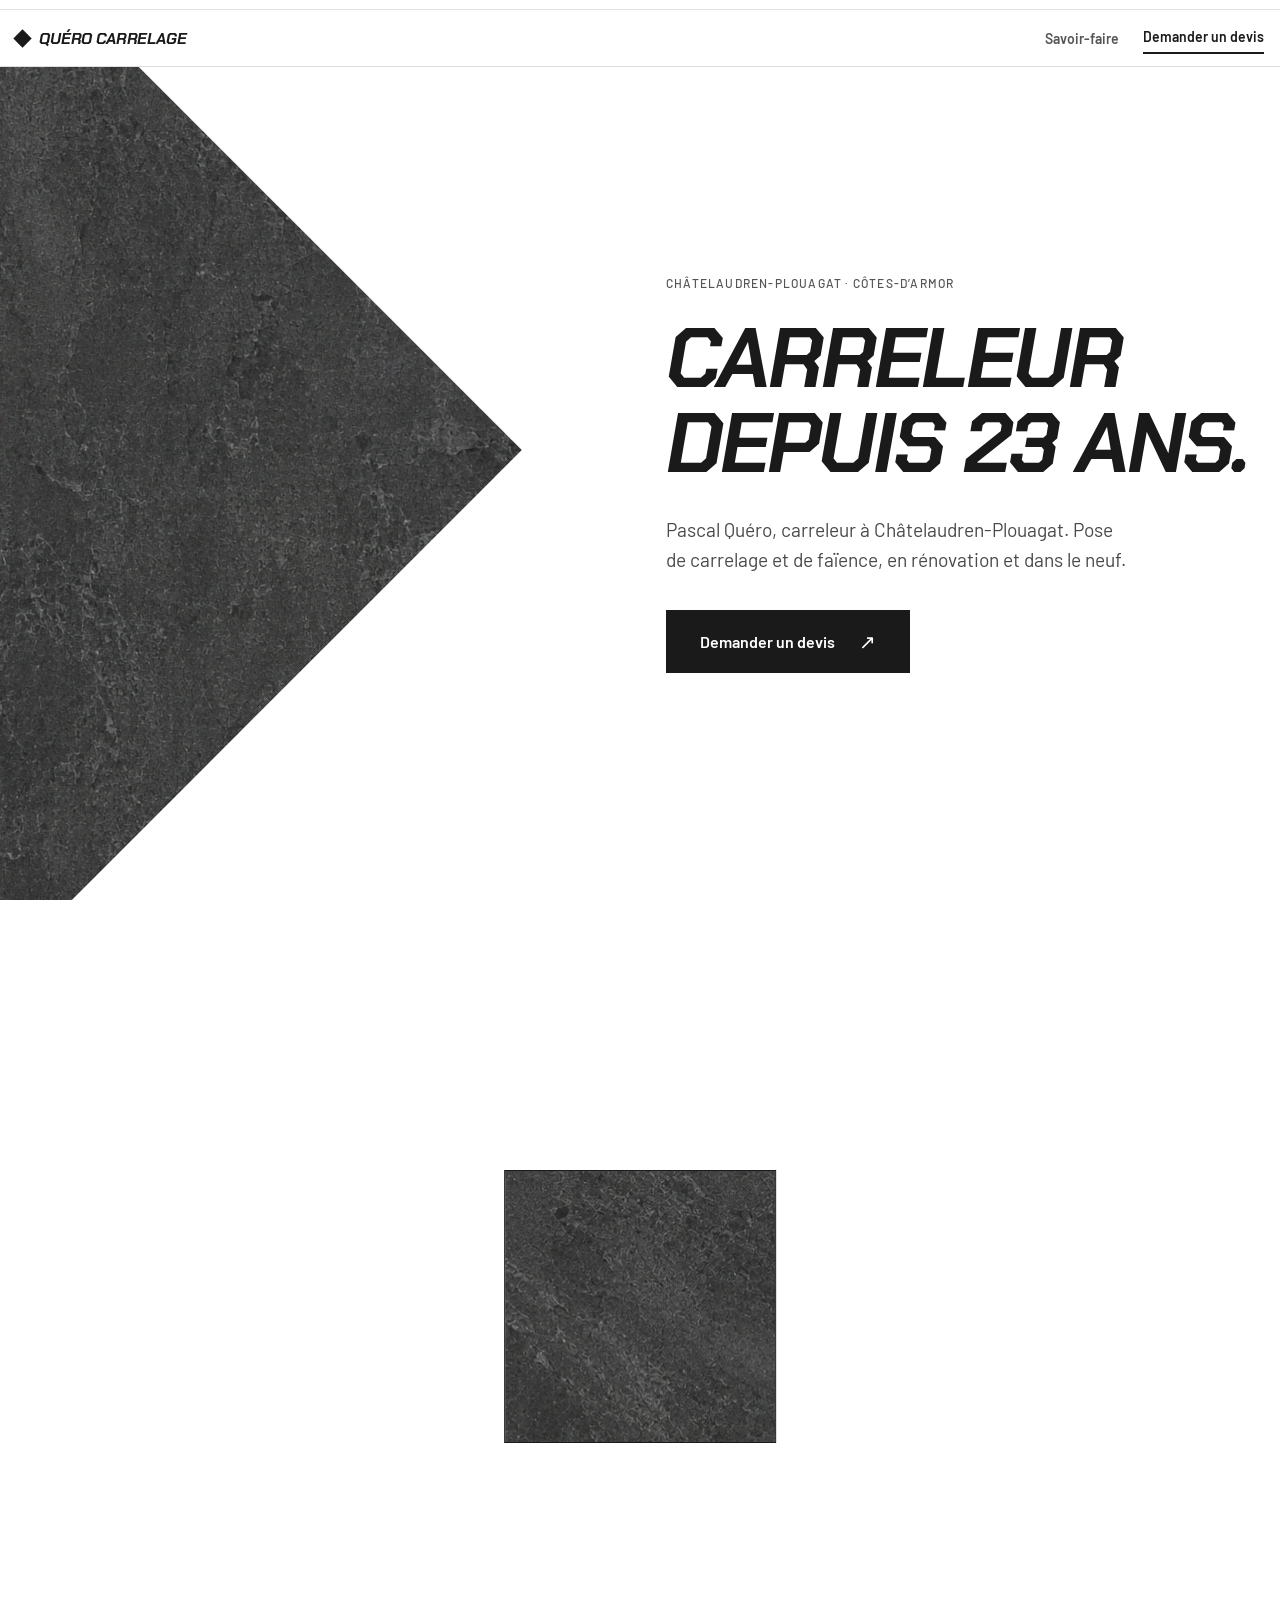
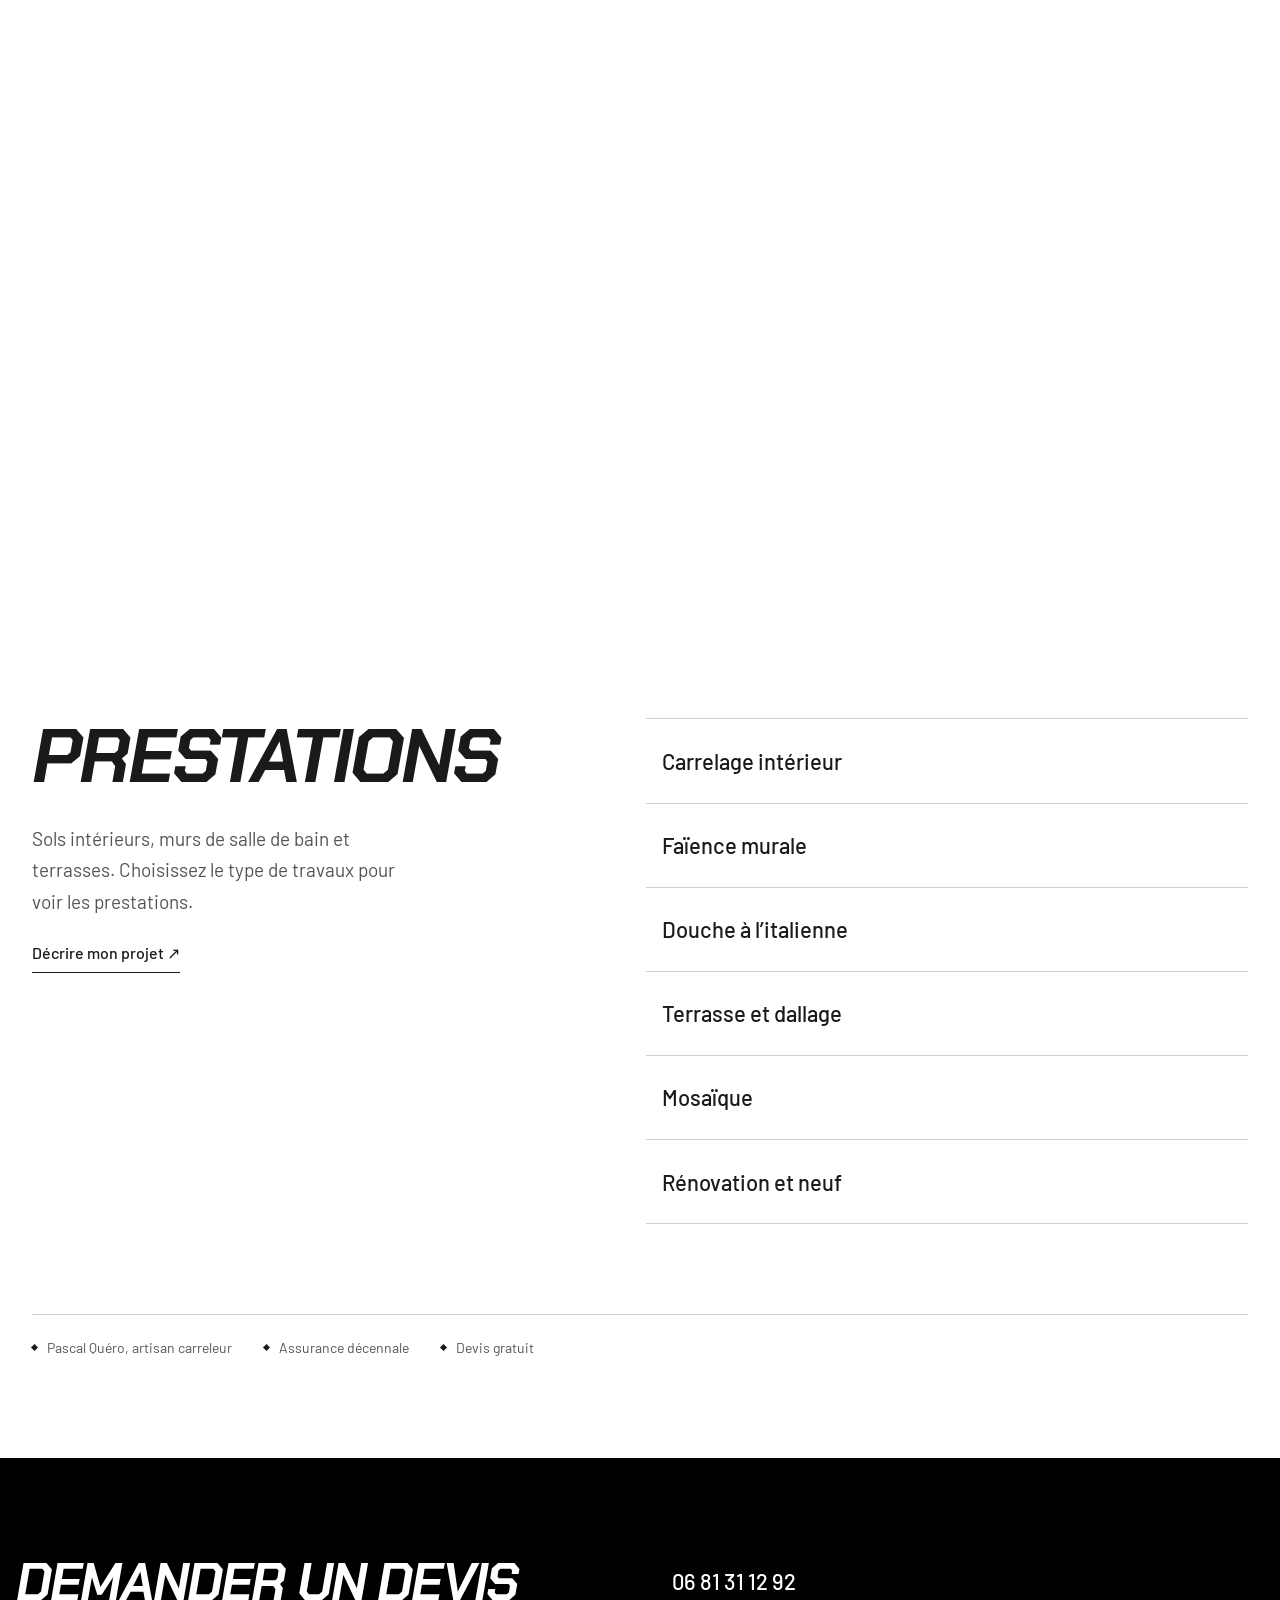
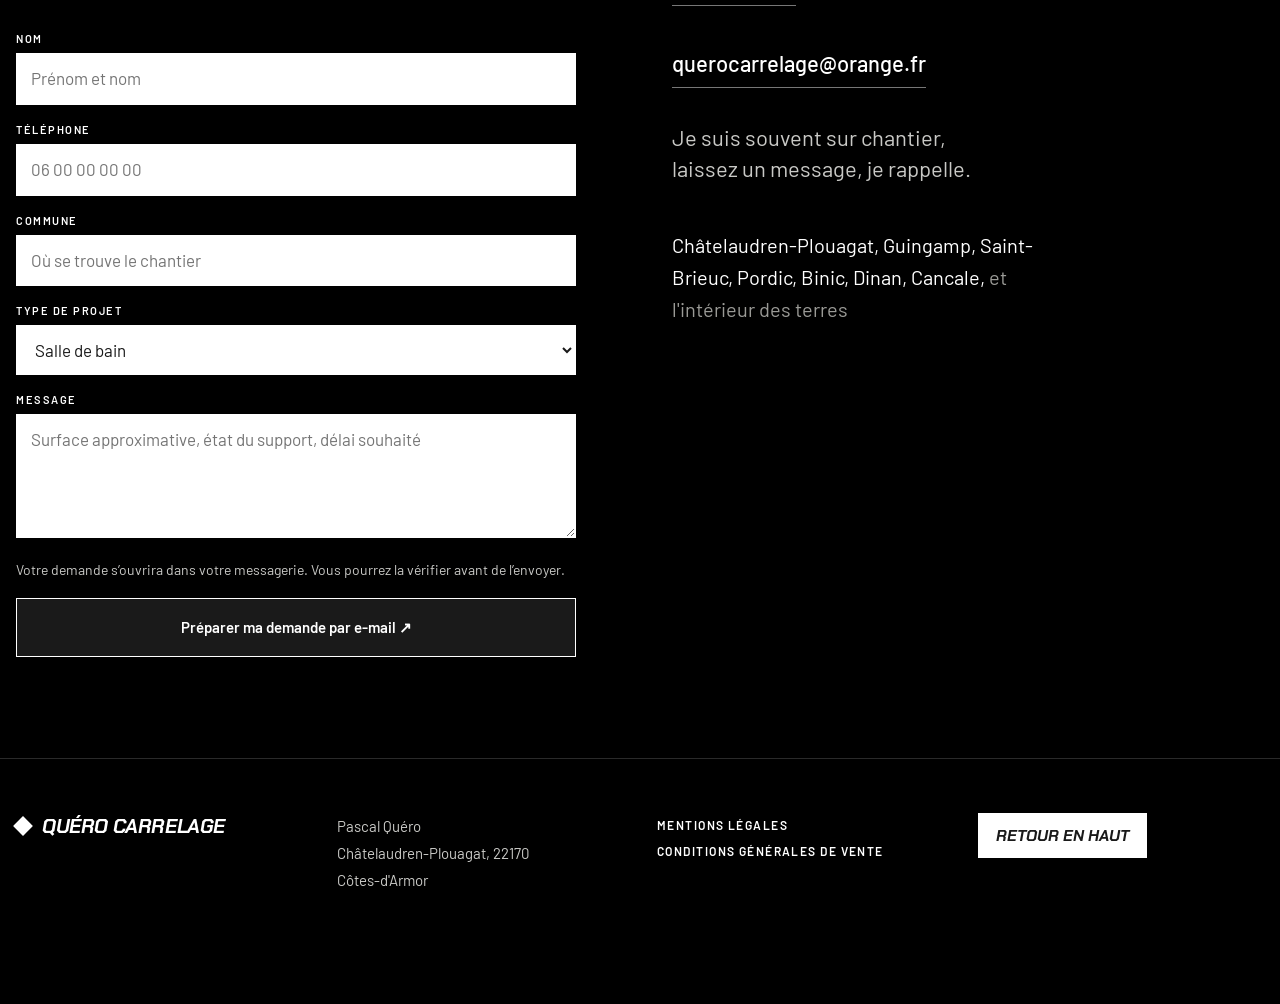
==== commit 3d895221: "Improve mobile loading with WOFF2, responsive WebP, inline styles and deferred room initialization" ====
--- a/index.html
+++ b/index.html
@@ -1,22 +1,359 @@
 <!doctype html>
 <html lang="fr">
-<head><link rel="preload" as="image" href="./assets/photos/carreau-anthracite-hd.webp"><script src="./assets/contact.js?v=1" defer></script>
+<head>
 <meta charset="utf-8">
 <meta name="viewport" content="width=device-width, initial-scale=1, viewport-fit=cover">
 <title>Quéro Carrelage — Pascal Quéro, carreleur à Châtelaudren-Plouagat</title>
 <meta name="description" content="Pascal Quéro, artisan carreleur à Châtelaudren-Plouagat. Carrelage intérieur, faïence, douche à l’italienne et terrasse en Côtes-d’Armor. Parlons de votre projet.">
+<link rel="preload" as="image" href="./assets/photos/tile-surface-mobile.webp" media="(max-width:900px)" fetchpriority="high">
+<link rel="preload" as="image" href="./assets/photos/tile-surface.webp" media="(min-width:900.01px)" fetchpriority="high">
+<link rel="preload" as="font" href="./assets/fonts/font-3.woff2" type="font/woff2" crossorigin>
+<link rel="preload" as="font" href="./assets/fonts/font-0.woff2" type="font/woff2" crossorigin>
+<script src="./assets/contact.js?v=1" defer></script>
 <meta name="theme-color" content="#ffffff">
 <meta name="robots" content="noindex,nofollow">
 <meta property="og:type" content="website">
 <meta property="og:title" content="Quéro Carrelage — Du premier carreau à la dernière coupe">
 <meta property="og:description" content="Pascal Quéro, artisan carreleur en Côtes-d’Armor. Pascal Quéro, artisan carreleur pour votre chantier.">
 <link rel="icon" href="./assets/favicon.svg" type="image/svg+xml">
-<link rel="stylesheet" href="./assets/fonts.css">
-<link rel="stylesheet" href="./assets/site.css?v=10">
-<script src="./site.config.js?v=10" defer></script>
-<script src="./assets/site.js?v=8" defer></script>
-<script src="./assets/mobile-room.js?v=7" defer></script><script src="./assets/mobile-sequence.js?v=4" defer></script><script src="./assets/sequence.js?v=18" defer></script>
-<script src="./assets/navigation.js?v=1" defer></script><link rel="stylesheet" href="./assets/responsive.css?v=9"></head>
+<!-- home-styles:start -->
+<style data-home-styles>
+@font-face {
+  font-family: 'Barlow';
+  font-style: normal;
+  font-weight: 400;
+  font-display: swap;
+  src: url(./assets/fonts/font-0.woff2) format('woff2');
+}
+@font-face {
+  font-family: 'Barlow';
+  font-style: normal;
+  font-weight: 500;
+  font-display: swap;
+  src: url(./assets/fonts/font-1.woff2) format('woff2');
+}
+@font-face {
+  font-family: 'Barlow';
+  font-style: normal;
+  font-weight: 600;
+  font-display: swap;
+  src: url(./assets/fonts/font-2.woff2) format('woff2');
+}
+@font-face {
+  font-family: 'Chakra Petch';
+  font-style: italic;
+  font-weight: 700;
+  font-display: swap;
+  src: url(./assets/fonts/font-3.woff2) format('woff2');
+}
+
+:root{--tile-image:url('./assets/photos/tile-surface.webp')}
+@media(max-width:900px){:root{--tile-image:url('./assets/photos/tile-surface-mobile.webp')}}
+
+:root{--ink:#1a1a1a;--paper:#fff;--muted:#4a4a4a;--line:#dededb;--header-height:57px;--font-title:'Chakra Petch',Arial,sans-serif;--font-body:'Barlow',Arial,sans-serif}
+*{box-sizing:border-box}html{scroll-behavior:smooth;scroll-padding-top:calc(var(--header-height) + 20px)}body{margin:0;background:var(--paper);color:var(--ink);font-family:var(--font-body);-webkit-font-smoothing:antialiased}a{color:inherit;text-decoration:none}button,input,select,textarea{font:inherit}button,a,input,select,textarea{ -webkit-tap-highlight-color:transparent}a,button{transition:background-color .18s ease,color .18s ease}a:hover{color:#666}a:focus-visible,button:focus-visible,input:focus-visible,select:focus-visible,textarea:focus-visible{outline:3px solid #878787!important;outline-offset:5px}input,textarea,select{min-width:0}button{min-height:48px}input,select,textarea{border-radius:0}p{text-wrap:pretty}h1,h2{text-wrap:balance}[hidden]{display:none!important}main{display:block}section,header,footer{min-width:0}section:target{scroll-margin-top:20px}
+.skip-link{position:fixed;left:12px;top:12px;z-index:200;background:#111;color:#fff;padding:16px;transform:translateY(-180%)}.skip-link:focus{transform:none}
+#site-header{border-bottom:1px solid var(--line)}#site-header>div{min-height:47px}#haut{grid-template-columns:repeat(2,minmax(0,1fr))!important;gap:4vw}#haut [data-herotext]{padding-bottom:60px}#contact{margin-top:0!important;opacity:1!important;transform:none!important;pointer-events:auto!important;scroll-margin-top:calc(var(--header-height) + 20px)}#contact>div{grid-template-columns:repeat(2,minmax(0,1fr))!important}#contact input,#contact textarea,#contact select{line-height:1.4}#contact button{width:100%;font-size:15px!important}#contact a[href^="mailto:"]{overflow-wrap:anywhere;max-width:100%}#mobile-call{padding-bottom:max(10px,env(safe-area-inset-bottom))!important}#mobile-call a{font-size:15px!important;padding:14px!important}.form-note{font-size:14px;line-height:1.5;margin:0;color:#c9c9c6}.form-status:empty{display:none}.form-status{font-size:15px;line-height:1.6;border-left:2px solid #fff;padding-left:16px;margin:0}.tile-texture{display:block;width:100%;height:100%;background:#1a1a1a;background-size:cover;background-position:center}
+
+.reviews{padding:80px max(16px,calc((100vw - 1568px)/2));border-top:1px solid var(--ink);background:#fff}.section-heading{max-width:880px;margin-bottom:36px}.eyebrow{font-size:11px;letter-spacing:.14em;text-transform:uppercase;margin:0 0 18px}.section-heading h2{font-family:var(--font-title);font-style:italic;text-transform:uppercase;font-size:clamp(30px,5vw,64px);line-height:1.03;letter-spacing:-.035em;margin:0 0 22px}.text-link{display:inline-block;border-bottom:1px solid;font-size:14px;min-height:30px}.reviews-list{display:grid;grid-template-columns:repeat(auto-fit,minmax(min(100%,280px),1fr));gap:32px}.review{border-top:1px solid var(--ink);padding-top:22px}.review blockquote{margin:16px 0;line-height:1.6;font-size:19px}.review p{font-size:14px}.rating{letter-spacing:.14em;font-size:19px}#arazo-form iframe{width:100%;min-height:780px;border:0;background:#fff;display:block}#arazo-form .text-link{margin:12px 0;color:#fff}#scroll-video{position:absolute;inset:0;width:100%;height:100%;object-fit:cover;background:#000}.video-mode [data-flat],.video-mode [data-room],.video-mode [data-flatsq],.video-mode [data-tilelayer]{display:none!important}
+/* Useful static layout if JavaScript fails or motion is disabled. */
+html:not(.has-motion) [data-tilelayer]{display:none!important}html:not(.has-motion) [data-stage]{height:auto!important}html:not(.has-motion) [data-sticky]{background:#fff!important;position:relative!important;top:0!important;height:auto!important;visibility:visible!important;perspective:none!important;padding:24px 16px!important}html:not(.has-motion) [data-flat]{position:relative!important;inset:auto!important;transform:none!important}html:not(.has-motion) [data-grid]{display:grid!important;width:100%;grid-auto-flow:row!important;grid-template-columns:repeat(3,minmax(0,1fr))!important;grid-template-rows:none!important;grid-auto-columns:auto!important;gap:8px!important;transform:none!important}html:not(.has-motion) [data-cell]{width:auto!important;height:auto!important;min-height:160px;transform:none!important;filter:none!important;opacity:1!important}html:not(.has-motion) [data-cell]:empty,html:not(.has-motion) [data-cell]:has(.tile-texture){display:none!important}html:not(.has-motion) [data-room],html:not(.has-motion) [data-flatsq]{display:none!important}html:not(.has-motion) [data-herotext]{opacity:1!important;transform:none!important}
+@media(min-width:1600px){#haut>div:first-child{padding-right:20px}}
+@media(max-width:760px){#site-header>div{gap:8px!important}#site-header nav a{font-size:11px!important}#site-header a>span:last-child{font-size:13px!important}#haut{grid-template-columns:minmax(0,1fr)!important;gap:0!important;padding-top:12vh!important;min-height:calc(100svh - var(--header-height))!important}#haut [data-herotext]{padding:0 0 64px 17%;align-self:center}#haut h1{font-size:clamp(34px,8.4vw,61px)!important;max-width:16ch!important}#haut p{font-size:17px!important}#haut>div[aria-hidden]{display:none}#contact>div{grid-template-columns:minmax(0,1fr)!important;gap:50px!important;padding-bottom:55px!important}#contact a[href^="tel:"]{font-size:clamp(35px,9vw,58px)!important}#contact form{max-width:none!important}.reviews{padding:56px 16px}html:not(.has-motion) [data-grid]{grid-template-columns:repeat(2,minmax(0,1fr))!important}html:not(.has-motion) [data-cell]{font-size:17px!important;min-height:170px} [data-info]{font-size:clamp(20px,5.5vw,38px)!important;max-width:40vw} }
+@media(prefers-reduced-motion:reduce){html{scroll-behavior:auto}*{transition:none!important;animation:none!important}}
+@media print{[data-stage],[data-tilelayer],#mobile-call,.scroll-cue,.skip-link{display:none!important}#haut,#contact{display:block!important;min-height:0!important;color:#000!important;background:#fff!important}#haut [data-herotext]{opacity:1!important;transform:none!important}#contact input,#contact select,#contact textarea{border:1px solid #aaa!important}#contact form{display:none!important}header{position:static!important}a{color:inherit!important}}
+
+.hover-1:hover, .hover-1:focus-visible {background:#4A4A4A;color:#FFFFFF}
+.hover-2:hover, .hover-2:focus-visible {background:#FFFFFF;color:#1A1A1A}
+.hover-3:hover, .hover-3:focus-visible {color:#9A9A96}
+.hover-4:hover, .hover-4:focus-visible {color:#9A9A96}
+.hover-5:hover, .hover-5:focus-visible {color:#9A9A96}
+.hover-6:hover, .hover-6:focus-visible {color:#9A9A96}
+.hover-7:hover, .hover-7:focus-visible {background:#9A9A96;color:#1A1A1A}
+/* Revision 2: the perspective scene and the readable copy have separate layers. */
+[data-sticky]{perspective:none!important;isolation:isolate}
+.sequence-scene{position:absolute;inset:0;overflow:hidden;isolation:isolate;z-index:0;perspective:1600px;perspective-origin:50% 45%}
+.sequence-copy{position:absolute;inset:0;z-index:3;pointer-events:none}
+[data-info]{position:absolute;left:50%;top:48%;margin:0;width:min(17ch,calc(100% - 64px));text-align:center;font-family:var(--font-title);font-size:clamp(34px,5.2vw,72px);font-style:italic;font-weight:700;line-height:1.08;letter-spacing:-.035em;color:#fff;text-transform:uppercase;opacity:0;visibility:hidden;will-change:transform,opacity;text-wrap:balance}
+
+
+[data-plane="wleft"]{background-color:#242424!important}[data-plane="wright"]{background-color:#1c1c1c!important}[data-plane="back"]{background-color:#101010!important}[data-plane="ceiling"]{background-color:#2d2d2d!important}
+#haut{min-height:calc(100svh - var(--header-height))!important;padding-top:40px!important;padding-bottom:40px!important}
+#haut .hero-copy{padding-bottom:0!important}
+#haut h1{font-size:clamp(48px,6.5vw,96px)!important;line-height:1.02!important;max-width:none!important}
+.hero-title-line{display:block;white-space:nowrap}
+#haut .hero-location{margin:0 0 25px;font-family:var(--font-body);font-size:12px!important;letter-spacing:.1em;font-weight:500;line-height:1.5;text-transform:uppercase;color:#555}
+#haut .hero-intro{font-size:clamp(17px,1.5vw,20px)!important;max-width:35ch;line-height:1.6!important;margin-top:28px!important}
+.button-primary,.button-submit{font-family:var(--font-body)!important;font-size:16px!important;font-weight:600!important;font-style:normal!important;text-transform:none!important;letter-spacing:0!important;display:inline-flex;align-items:center;justify-content:center;gap:24px;min-height:54px}
+.button-primary::after{content:'↗';font-size:20px;font-weight:400}
+.hover-1:hover,.hover-1:focus-visible{background:#444!important;color:#fff!important}
+.hover-2:hover,.hover-2:focus-visible{background:#fff!important;color:#111!important}
+.hover-3:hover,.hover-4:hover,.hover-5:hover,.hover-6:hover{color:#aaa!important}
+.hover-7:hover{background:#ccc!important;color:#111!important}
+.nav-services,.nav-quote{font-family:var(--font-body)!important;font-size:14px!important;font-weight:600!important;font-style:normal!important;text-transform:none!important;letter-spacing:0!important;display:inline-flex;align-items:center;min-height:32px}
+.nav-services{color:#555}.nav-services:hover,.nav-quote:hover{color:#111;border-bottom:2px solid #111}
+#contact a[href^="tel:"]{font-family:var(--font-body)!important;font-style:normal!important;font-weight:600!important;letter-spacing:-.035em!important;font-size:clamp(34px,5.1vw,68px)!important;line-height:1.1!important}
+#contact>div>div:last-child>div>p{font-family:var(--font-body)!important;font-style:normal!important;font-weight:400!important;font-size:20px!important;line-height:1.6!important;text-transform:none!important;letter-spacing:0!important;max-width:34ch!important}
+.services{position:relative;z-index:10;display:grid;grid-template-columns:minmax(0,1fr) minmax(0,1.15fr);gap:clamp(48px,7vw,120px);max-width:1600px;margin:0 auto;padding:clamp(64px,8vw,120px) 32px;background:#fff;scroll-margin-top:calc(var(--header-height) + 20px)}
+.services-heading h2{margin:0 0 28px;font-family:var(--font-title);font-style:italic;font-weight:700;text-transform:uppercase;line-height:1;letter-spacing:-.04em;font-size:clamp(44px,6vw,80px)}
+.services-heading>p:not(.eyebrow){margin:0 0 26px;max-width:35ch;font-size:19px;line-height:1.65;color:#555}
+.services-heading .text-link{font-size:16px;font-weight:500;padding-bottom:6px}
+.services-list{list-style:none;margin:0;padding:0}.services-list li{display:grid;grid-template-columns:32px minmax(0,1fr);column-gap:20px;padding:22px 0;border-top:1px solid #cfcfcc}.services-list li:last-child{border-bottom:1px solid #cfcfcc}.services-list li>span{grid-row:1 / 3;font-size:12px;color:#777;padding-top:5px}.services-list h3{margin:0;font-size:22px;font-weight:600;line-height:1.3;letter-spacing:-.015em}.services-list p{margin:6px 0 0;font-size:16px;line-height:1.5;color:#555}
+.services-assurances{grid-column:1 / -1;display:flex;flex-wrap:wrap;gap:12px 32px;margin:0;padding-top:24px;border-top:1px solid #cfcfcc;font-size:14px;color:#555}.services-assurances span{display:inline-flex;gap:10px;align-items:center}.services-assurances span::before{content:'';display:block;width:5px;height:5px;background:#1a1a1a;transform:rotate(45deg)}
+html:not(.has-motion) [data-stage]{display:none!important}
+.video-mode [data-copy],.video-mode [data-phase]{display:none!important}
+@media(max-width:760px){
+ #haut{min-height:calc(100svh - var(--header-height))!important;padding-top:40px!important;padding-bottom:48px!important}
+ #haut .hero-copy{padding:0 0 0 17%!important}
+ #haut h1{font-size:clamp(34px,8.9vw,68px)!important}
+ #haut .hero-location{font-size:10px!important;letter-spacing:.06em;margin-bottom:20px;max-width:30ch}
+ #haut .hero-intro{font-size:17px!important;margin-top:24px!important}
+ #haut .button-primary{padding:17px 20px!important;font-size:14px!important;gap:16px}
+ .nav-services{display:none}#site-header .nav-quote{font-size:12px!important}
+ [data-info]{font-size:clamp(30px,7.8vw,48px)!important;max-width:none!important;width:calc(100% - 40px);top:46%;line-height:1.12}
+
+
+ .services{grid-template-columns:minmax(0,1fr);gap:40px;padding:64px 20px}
+ .services-heading h2{font-size:52px}.services-heading>p:not(.eyebrow){font-size:18px}
+ .services-list li{padding:20px 0;column-gap:12px;grid-template-columns:24px minmax(0,1fr)}.services-list h3{font-size:21px}
+ .services-assurances{font-size:13px;gap:14px 22px;padding-top:22px}
+ #contact a[href^="tel:"]{font-size:clamp(32px,8.3vw,58px)!important}
+ #contact>div>div:last-child>div>p{font-size:18px!important}
+}
+/* Use one header offset for anchors, rather than adding margin and padding twice. */
+html{scroll-padding-top:var(--header-height)}
+#haut,#savoir-faire,#contact,section:target{scroll-margin-top:0!important}
+
+/* Photos stay in the opening mosaic; the room keeps its dark tiles. */
+[data-scene]{transition:none!important}
+[data-copy]{transition:none!important}
+[data-info]{width:14ch;max-width:calc(100vw - 32px);font-size:clamp(36px,4.2vw,66px);text-align:left;transform-origin:50% 50%;text-wrap:balance}
+/* The next section rises through the final viewport while the room fades. */
+.has-motion [data-stage]{margin-bottom:calc(-1 * var(--sequence-overlap,0px))}
+.services{max-width:none;width:100%;padding-left:max(32px,calc((100vw - 1536px)/2));padding-right:max(32px,calc((100vw - 1536px)/2));min-height:var(--sequence-overlap,0px);align-content:center}
+.services-list li{display:block;padding:0}
+.services-list li a{display:flex;align-items:center;justify-content:space-between;gap:24px;padding:26px 16px;font-size:22px;font-weight:500;line-height:1.3;transition:padding .22s ease,background .22s ease,color .22s ease}
+.services-list li a>span{font-size:24px;opacity:0;transform:translate(-8px,8px);transition:opacity .22s ease,transform .22s ease}
+.services-list li a:hover,.services-list li a:focus-visible{padding-left:28px;background:#1a1a1a;color:#fff}
+.services-list li a:hover>span,.services-list li a:focus-visible>span{opacity:1;transform:none}
+.services-assurances{margin-top:0}
+.contact-reviews{margin-top:auto;padding:32px 0 0;border-top:1px solid #393939;color:#fff;background:transparent}
+.contact-reviews h3{font-size:22px;font-weight:500;margin:0 0 24px}
+.contact-reviews .reviews-list{display:block}
+.contact-reviews .review{padding:20px 0;border-color:#393939}
+.contact-reviews .review:first-child{padding-top:0;border:0}
+.contact-reviews .review blockquote{font-size:18px;margin:12px 0;line-height:1.6}
+.contact-reviews .review p{margin:0;color:#bbb}
+.contact-reviews .text-link{margin-top:20px}
+@media(max-width:760px){
+ [data-info]{font-size:clamp(32px,8.4vw,48px)!important;width:12ch;top:50%}
+ .services{padding-left:20px;padding-right:20px}
+ .services-heading h2{font-size:46px}
+ .services-list li{padding:0}
+ .services-list li a{padding:22px 12px;font-size:20px}
+ .services-list li a>span{opacity:1;transform:none}
+ .contact-reviews{margin-top:20px}
+}
+@media(prefers-reduced-motion:reduce){.services-list li a,.services-list li a>span{transition:none}}
+
+/* Programmatic section focus must not draw a frame around the whole hero. */
+section[tabindex="-1"]:focus,h1[tabindex="-1"]:focus,h2[tabindex="-1"]:focus{outline:none}
+/* The service section is opaque throughout the handoff: no grey double exposure. */
+.services{opacity:1!important}
+[data-info]{text-align:center}
+.tile-link{display:flex;position:relative;align-items:flex-end;width:100%;height:100%;padding:18px;color:inherit;overflow:hidden}
+.tile-link:hover{color:#fff;background:#363636}
+.tile-link:focus-visible{outline:3px solid #fff!important;outline-offset:-7px}
+.tile-caption{display:block;max-width:100%;font:inherit}
+.tile-caption>span{display:inline-block;transition:transform .2s ease}
+.tile-link:hover .tile-caption>span{transform:translate(3px,-3px)}
+.tile-photo{padding:0}
+.tile-photo .tile-texture{transition:transform .35s ease,filter .35s ease}
+.tile-photo:hover .tile-texture{transform:scale(1.045);filter:brightness(.8)}
+.tile-photo-arrow{position:absolute;right:16px;bottom:14px;font-family:var(--font-body);font-size:28px;color:white;opacity:0}
+.tile-photo:hover .tile-photo-arrow,.tile-photo:focus-visible .tile-photo-arrow{opacity:1}
+@media(prefers-reduced-motion:reduce){.tile-photo .tile-texture,.tile-caption>span{transition:none}}
+/* All three mosaic rows fit the actual sticky area, including the header and two joints. */
+.has-motion [data-grid]{grid-template-rows:repeat(3,calc((100svh - var(--header-height) - 16px)/3))!important;grid-auto-columns:calc((100svh - var(--header-height) - 16px)/3)!important}
+.has-motion [data-cell]{width:calc((100svh - var(--header-height) - 16px)/3)!important;height:calc((100svh - var(--header-height) - 16px)/3)!important}
+
+.contact-action{display:inline-flex;align-items:center;align-self:flex-start;gap:16px;font-family:var(--font-body);font-size:22px;font-weight:500;line-height:1.4;border-bottom:1px solid #777;padding:8px 0;color:#fff}.contact-action:hover{color:#ccc;border-color:#fff}
+#contact .contact-action[href]{font-family:var(--font-body)!important;font-style:normal!important;font-weight:500!important;font-size:22px!important;line-height:1.4!important;letter-spacing:0!important}
+
+/* Full-face mineral material: no magnified crop from a white product photo. */
+[data-tile], [data-cell][style*="background:#1A1A1A"], [data-cell].material-slot {background-image:var(--tile-image)!important;background-size:cover;background-position:center}
+
+/* Prevent native scroll chaining/bounce beyond the document edges. */
+html,body{overscroll-behavior-y:none}
+/* A single, unbroken word group on both sides of the camera. */
+[data-info]{width:max-content!important;max-width:none!important;white-space:nowrap;text-wrap:nowrap;font-size:clamp(30px,4.2vw,66px);text-align:center}
+@media(max-width:760px){[data-info]{font-size:clamp(22px,6vw,38px)!important}}
+/* Empty material tiles throughout the mosaic, then a full tiled floor. */
+[data-cell]:empty{background-image:var(--tile-image)!important;background-size:cover;background-position:center}
+[data-cell]{position:relative}
+[data-cell]::after{content:"";position:absolute;inset:0;background:#303030 var(--tile-image) center/cover;opacity:var(--floor-material,0);pointer-events:none;z-index:3}
+
+/* Portrait composition: the copy leads, the tile occupies its own lower area. */
+@media(max-width:900px){
+ html{scroll-padding-top:var(--header-height)}
+ #site-header>div{padding:8px 20px!important;gap:12px!important;min-height:58px}
+ #site-header a>span:last-child{font-size:14px!important;white-space:nowrap}
+ #site-header a>span:first-child{width:10px!important;height:10px!important}
+ #site-header nav{gap:0!important}.nav-services{display:none!important}
+ #site-header .nav-quote{font-family:var(--font-body)!important;font-style:normal!important;font-size:12px!important;letter-spacing:0!important;text-transform:none!important;display:flex;align-items:center;min-height:44px;border:0!important;padding:0!important}
+ #haut{display:block!important;direction:ltr!important;min-height:max(720px,calc(100svh - var(--header-height)))!important;padding:32px 24px 290px!important;overflow:hidden}
+ #haut .hero-copy{padding:0!important;max-width:580px;margin:0!important}
+ #haut .hero-location{font-size:10px!important;line-height:1.5;letter-spacing:.07em!important;max-width:none!important;margin:0 0 22px!important}
+ #haut h1{font-size:clamp(39px,10.6vw,64px)!important;line-height:1.02!important;letter-spacing:-.045em!important;max-width:none!important}
+ .hero-title-line{display:block;white-space:nowrap}
+ #haut .hero-intro{font-size:17px!important;line-height:1.55!important;max-width:34ch!important;margin:22px 0 0!important}
+ #haut .hero-copy>div{margin-top:24px!important}
+ #haut .button-primary{padding:16px 20px!important;min-height:54px;font-family:var(--font-body)!important;font-style:normal!important;font-size:15px!important;text-transform:none!important;letter-spacing:0!important;max-width:100%;width:100%;justify-content:space-between}
+ #haut>div[aria-hidden]{display:none!important}
+ [data-info]{font-size:clamp(24px,6.6vw,38px)!important;line-height:1.08!important;letter-spacing:-.025em!important;white-space:nowrap!important}
+ .tile-link{padding:14px}.tile-caption{font-size:17px;line-height:1.15}.tile-photo{padding:0}
+ .services{display:block;padding:56px 24px 48px!important}
+ .services-heading h2{font-size:clamp(36px,9.5vw,54px)!important;margin-bottom:20px}
+ .services-heading>p:not(.eyebrow){font-size:17px!important;line-height:1.6;margin-bottom:20px;max-width:38ch}
+ .services-heading .text-link{font-size:15px;margin-bottom:36px}
+ .services-list li{display:block;padding:0!important}.services-list li>a{min-height:70px;padding:21px 0!important;font-size:19px!important;line-height:1.25;gap:20px}
+ .services-assurances{font-size:13px;line-height:1.5;display:grid;gap:12px;margin-top:28px;padding-top:24px}
+ #contact{min-height:0!important;display:block!important}
+ #contact>div{display:block!important;padding:48px 24px 56px!important}
+ #contact-title{font-size:clamp(32px,8vw,46px)!important;line-height:1.05!important;margin:0 0 30px!important}
+ #quote-form{gap:20px!important;max-width:none!important}
+ #quote-form input,#quote-form select,#quote-form textarea{font-size:16px!important;padding:14px!important;line-height:1.45;min-height:52px}
+ #quote-form textarea{min-height:140px}#quote-form label{font-size:11px!important;letter-spacing:.08em!important}
+ #quote-form button{font-family:var(--font-body)!important;font-style:normal!important;text-transform:none!important;line-height:1.4!important;min-height:56px;font-size:15px!important;padding:16px!important}
+ .form-note{font-size:13px;line-height:1.6}
+ #contact>div>div+div{margin-top:48px;padding-top:32px;border-top:1px solid #444}
+ #contact .contact-action[href]{font-size:20px!important;overflow-wrap:anywhere;min-height:44px}
+ #contact>div>div:last-child>div>p{font-size:16px!important;line-height:1.6!important}
+ #mobile-call{padding:8px 16px max(8px,env(safe-area-inset-bottom))!important}
+ #mobile-call a{padding:12px!important;font-family:var(--font-body)!important;font-style:normal!important;font-size:16px!important;line-height:1.35!important}
+ footer{display:flex!important;flex-direction:column!important;gap:24px!important;padding:36px 24px 90px!important}
+ footer>div:last-child a{font-family:var(--font-body)!important;font-style:normal!important;text-transform:none!important;font-size:14px!important}
+ /* Service detail pages use the same reading rhythm as the homepage. */
+ .page-header{padding:10px 20px!important;gap:12px;min-height:64px}.brand{font-size:13px!important;gap:6px}.page-quote{font-size:12px!important;min-height:44px;display:flex;align-items:center;border:0}
+ .service-page main{padding:0 24px}.breadcrumb{font-size:12px;padding:24px 0 20px;gap:8px}.breadcrumb .return-link{width:100%;margin-bottom:8px;min-height:36px;display:flex;align-items:center}
+ .service-intro{display:block;padding:16px 0 32px}.service-intro h1{font-size:clamp(36px,9.6vw,58px);line-height:1.02;margin-bottom:24px}.service-intro p{font-size:18px;line-height:1.6;margin-bottom:20px}.service-intro .service-local{font-size:14px}
+ .service-cta{width:100%;font-size:15px;min-height:54px;padding:16px 20px}.service-image{padding-top:24px}.service-image img{aspect-ratio:4/3;object-fit:cover}.service-image figcaption{font-size:11px}
+ .service-body{display:flex;flex-direction:column;gap:36px;padding:36px 0}.service-body aside nav{font-size:14px;gap:0;border-top:1px solid #ddd}.service-body aside nav a{padding:14px 0;border-bottom:1px solid #ddd;min-height:44px}.service-body aside p{font-size:18px;margin:20px 0 0}
+ .service-content h2{font-size:26px;margin-bottom:16px}.service-content p{font-size:17px;line-height:1.65}.service-content section{padding-bottom:28px;margin-bottom:28px}.service-content summary{font-size:17px;line-height:1.45}.service-content details p{font-size:16px}
+ .service-contact{display:block;padding:28px 24px;margin-bottom:32px}.service-contact h2{font-size:34px}.service-contact p{font-size:17px;line-height:1.6;margin:20px 0 24px}.service-contact>div{display:flex;flex-direction:column;align-items:stretch;gap:20px}.service-phone{font-size:20px}.page-footer{align-items:flex-start;font-size:13px}
+}
+@media(min-width:600px) and (max-width:900px){
+ #haut{padding:48px 40px 330px!important}#haut .hero-intro{max-width:38ch!important}#haut .button-primary{max-width:330px}
+ .services,#contact>div{padding-left:40px!important;padding-right:40px!important}.service-page main{padding:0 40px}
+}
+@media(max-width:350px){#haut{padding-left:20px!important;padding-right:20px!important}#haut h1{font-size:35px!important}#haut .hero-intro{font-size:16px!important}#site-header>div{padding-left:14px!important;padding-right:14px!important}#site-header a>span:last-child{font-size:12px!important}.services,#contact>div{padding-left:20px!important;padding-right:20px!important}}
+/* Compact mosaic: two columns fit in portrait without giant cropped cards. */
+@media(max-width:900px){
+ .has-motion [data-grid]{grid-template-rows:repeat(3,min(220px,calc((100vw - 40px)/2)))!important;grid-auto-columns:min(220px,calc((100vw - 40px)/2))!important;gap:8px!important}
+ .has-motion [data-cell]{width:min(220px,calc((100vw - 40px)/2))!important;height:min(220px,calc((100vw - 40px)/2))!important}
+ .tile-caption{font-size:clamp(13px,3.6vw,17px)!important;line-height:1.15;letter-spacing:0}
+ .tile-link{padding:12px}.tile-photo{padding:0}
+ [data-info]{font-size:clamp(26px,7.2vw,36px)!important;text-shadow:0 1px 12px #0008}
+}
+@media(max-width:900px){[data-plane]{backface-visibility:visible!important}}
+@media(max-width:900px){
+ [data-room-inner]::after{content:"";position:absolute;left:0;top:100%;width:100%;height:var(--room-depth);transform-origin:50% 0%;transform:translateZ(var(--room-half-depth)) rotateX(90deg);background-image:repeating-linear-gradient(0deg,#484848 0 4px,transparent 4px var(--room-step)),repeating-linear-gradient(90deg,#484848 0 4px,transparent 4px var(--room-step)),var(--tile-image);background-size:auto,auto,var(--room-step) var(--room-step);opacity:var(--room-floor-opacity,0);backface-visibility:visible}
+}
+.hero-location span+span::before{content:' · '}
+.place-name{white-space:nowrap}
+@media(max-width:900px){
+ html{scrollbar-width:none}html::-webkit-scrollbar{display:none}
+ #haut .hero-location{font-size:12px!important;line-height:1.5!important;letter-spacing:.025em!important;margin-bottom:24px!important;text-transform:none!important}
+ #haut .hero-location span{display:block}#haut .hero-location span:first-child{font-weight:600}#haut .hero-location span+span{color:#777}#haut .hero-location span+span::before{content:none}
+ #haut h1{font-size:clamp(40px,11.8vw,64px)!important;line-height:1.02!important}
+ #haut .hero-intro{font-size:16px!important;line-height:1.55!important;margin-top:24px!important;max-width:34ch!important}
+ #haut .hero-copy>div{margin-top:24px!important}
+}
+@media(max-width:350px){#haut h1{font-size:36px!important}#haut .hero-location{font-size:11px!important}}
+
+/* The tile has a real place between the heading and introduction. */
+.hero-tile-space{display:none}
+@media(max-width:900px){
+ #haut{min-height:calc(100svh - var(--header-height))!important;padding-bottom:32px!important}
+ #haut .hero-tile-space{display:block;height:clamp(190px,26svh,250px);margin:20px 0!important}
+ #haut .hero-intro{margin-top:0!important}
+ .has-motion [data-grid]{grid-template-rows:repeat(3,calc((100svh - var(--header-height) - 16px)/3))!important;grid-auto-columns:calc((100svh - var(--header-height) - 16px)/3)!important}
+ .has-motion [data-cell]{width:calc((100svh - var(--header-height) - 16px)/3)!important;height:calc((100svh - var(--header-height) - 16px)/3)!important}
+ html:not(.has-motion) .hero-tile-space{display:none}
+}
+
+/* Mobile storyboard: pinned copy, five tile rows and explicit links. */
+@media(max-width:900px){
+ .mobile-sequence .hero-scroll{position:relative}
+ .mobile-sequence #haut{overflow:visible!important;padding:24px 24px 28px!important;max-width:none;background:#fff;z-index:2;min-height:calc(100svh - var(--header-height))!important}
+ .mobile-sequence #haut .hero-copy{max-width:580px;margin:0 auto!important}
+ .mobile-sequence .hero-tile-space{position:relative;height:clamp(150px,25svh,270px)!important;margin:16px 0!important}
+ .mobile-sequence #haut .hero-location{margin-bottom:18px!important}
+ .mobile-sequence #haut h1{font-size:clamp(36px,10.8vw,60px)!important}
+ .mobile-sequence #haut .hero-intro{min-height:4.65em;font-size:16px!important;line-height:1.55!important;margin:0!important}
+ .mobile-sequence #haut .hero-copy>div:last-child{margin-top:20px!important}
+ .has-motion.mobile-sequence [data-grid]{grid-template-rows:repeat(5,var(--mobile-cell))!important;grid-auto-columns:var(--mobile-cell)!important;gap:8px!important}
+ .has-motion.mobile-sequence [data-cell]{width:var(--mobile-cell)!important;height:var(--mobile-cell)!important;background:#242424 var(--tile-image) center/cover;border:0}
+ .mobile-service-tile{background-position:center;background-size:cover;padding:0!important;color:#fff}
+ .mobile-service-tile::before{content:'';position:absolute;inset:0;background:linear-gradient(transparent 15%,#0006 45%,#000d)}
+ .mobile-tile-label{position:absolute;bottom:12px;left:12px;right:10px;display:grid;gap:7px;line-height:1.15}
+ .mobile-tile-label strong{font-family:var(--font-title);font-style:italic;text-transform:uppercase;font-size:clamp(14px,3.8vw,20px)}
+ .mobile-tile-label>span{font-family:var(--font-body);font-size:11px;text-decoration:underline;text-underline-offset:3px}
+ .mobile-tile-arrow{position:absolute;right:10px;top:10px;border:1px solid #fff9;border-radius:50%;width:29px;height:29px;display:grid;place-items:center;background:#1119;font-size:21px;line-height:1}
+ .mobile-service-tile:hover::before,.mobile-service-tile:focus-visible::before{background:#0008}
+ .mobile-sequence [data-info]{font-size:clamp(26px,7.2vw,38px)!important;line-height:1.15!important}
+ .room-build-copy{position:absolute;top:38%;left:24px;right:24px;text-align:center;margin:0;color:#fff;font-family:var(--font-title);font-size:clamp(25px,7vw,40px);font-style:italic;font-weight:700;line-height:1.15;text-transform:uppercase;opacity:0;text-shadow:0 2px 15px #0008}
+}
+@media(max-width:900px) and (max-height:680px){
+ .mobile-sequence #haut{padding:16px 20px!important}
+ .mobile-sequence #haut .hero-location{font-size:10px!important;line-height:1.3!important;margin-bottom:12px!important}
+ .mobile-sequence #haut h1{font-size:32px!important}
+ .mobile-sequence .hero-tile-space{height:125px!important;margin:12px 0!important}
+ .mobile-sequence #haut .hero-intro{font-size:14px!important;line-height:1.4!important;min-height:4.2em}
+ .mobile-sequence #haut .hero-copy>div:last-child{margin-top:12px!important}
+ .mobile-sequence #haut .button-primary{min-height:46px;padding:12px 16px!important}
+ .mobile-tile-label{bottom:8px;left:8px;gap:4px}.mobile-tile-label strong{font-size:12px}.mobile-tile-label>span{font-size:10px}.mobile-tile-arrow{top:6px;right:6px;width:24px;height:24px;font-size:18px}
+}
+
+@media(max-width:900px){
+ .mobile-sequence [data-flat]{display:block!important}
+ .has-motion.mobile-sequence [data-grid]{width:max-content!important}
+}
+
+@media(max-width:900px){
+ .mobile-sequence #haut .hero-copy{display:flex;flex-direction:column;width:100%;min-height:calc(100svh - var(--header-height) - 52px)}
+ .mobile-sequence #haut .hero-tile-space{height:auto!important;min-height:clamp(150px,25svh,270px);flex:1}
+ .mobile-sequence #haut .hero-copy>div:last-child{flex:none}
+}
+@media(max-width:900px) and (max-height:680px){
+ .mobile-sequence #haut .hero-copy{min-height:calc(100svh - var(--header-height) - 32px)}
+ .mobile-sequence #haut .hero-tile-space{min-height:125px!important}
+}
+
+html:not(.has-motion) .sequence-copy{display:none}
+
+/* Four grid cells form one photo; each photo is used once. */
+@media(max-width:900px){
+ .has-motion.mobile-sequence [data-grid]{grid-template-columns:repeat(7,var(--mobile-cell))!important;grid-auto-flow:row!important}
+ .mobile-photo-block{position:relative;width:calc(2 * var(--mobile-cell) + 8px);height:calc(2 * var(--mobile-cell) + 8px);z-index:2;overflow:hidden;will-change:opacity}
+ .mobile-photo-block .mobile-tile-label{bottom:20px;gap:10px;left:16px;right:16px}
+ .mobile-photo-block .mobile-tile-label strong{font-size:clamp(21px,5.6vw,32px);line-height:1.05}
+ .mobile-photo-block .mobile-tile-label>span{font-size:13px}
+ .mobile-photo-block .mobile-tile-arrow{width:36px;height:36px;font-size:25px;top:16px;right:16px}
+ [data-hero-continuation]{isolation:isolate}
+}
+@media(max-width:900px) and (max-height:680px){.mobile-photo-block .mobile-tile-label strong{font-size:18px}.mobile-photo-block .mobile-tile-label>span{font-size:11px}.mobile-photo-block .mobile-tile-label{bottom:14px}}
+
+@media(max-width:900px){
+ .has-motion.mobile-sequence [data-tile],.has-motion.mobile-sequence [data-cell]{background-image:var(--tile-image)!important;background-size:100% 100%!important;background-position:center!important;background-repeat:no-repeat!important;filter:none!important}
+}
+
+</style>
+<!-- home-styles:end -->
+<script src="./site.config.js?v=11" defer></script>
+<script src="./assets/site.js?v=10" defer></script>
+<script src="./assets/mobile-room.js?v=8" defer></script><script src="./assets/mobile-sequence.js?v=7" defer></script><script src="./assets/sequence.js?v=19" defer></script>
+<script src="./assets/navigation.js?v=1" defer></script></head>
 <body>
 <a class="skip-link" href="#contact">Aller à la demande de devis</a>
 
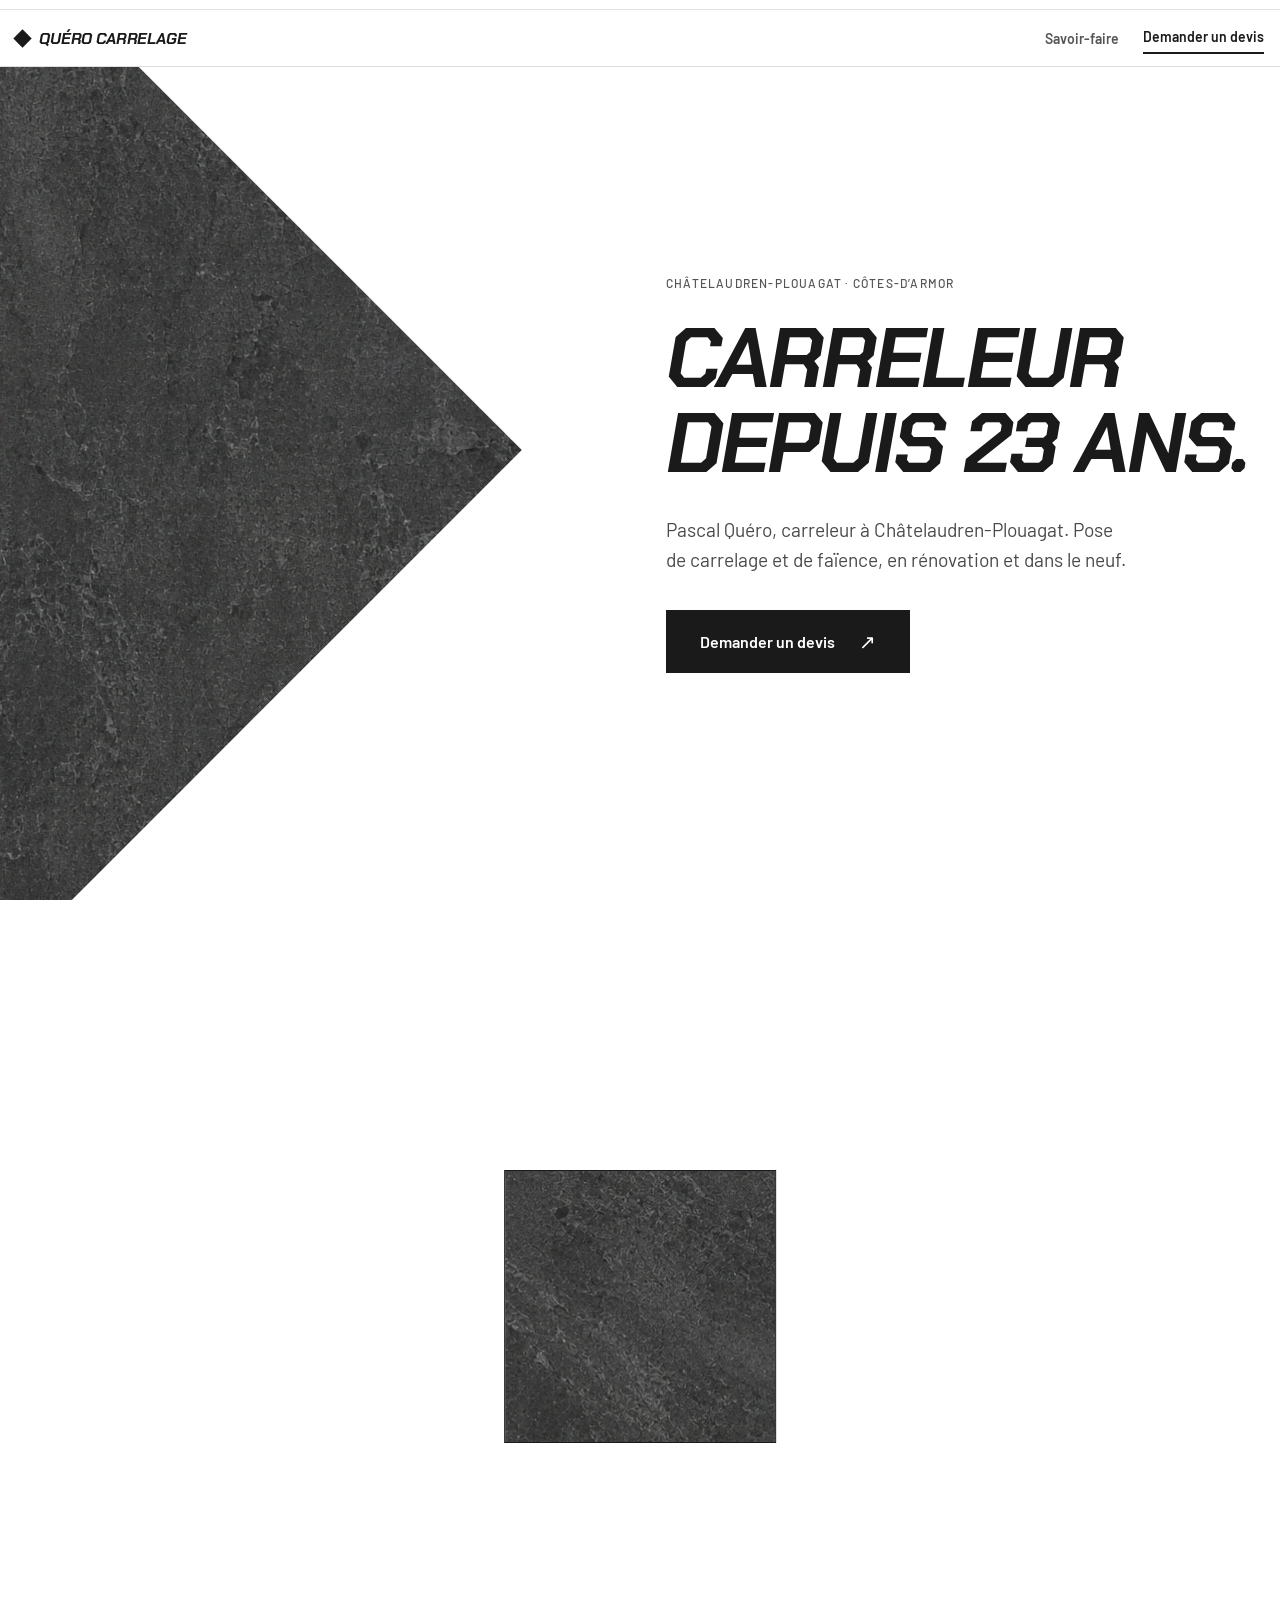
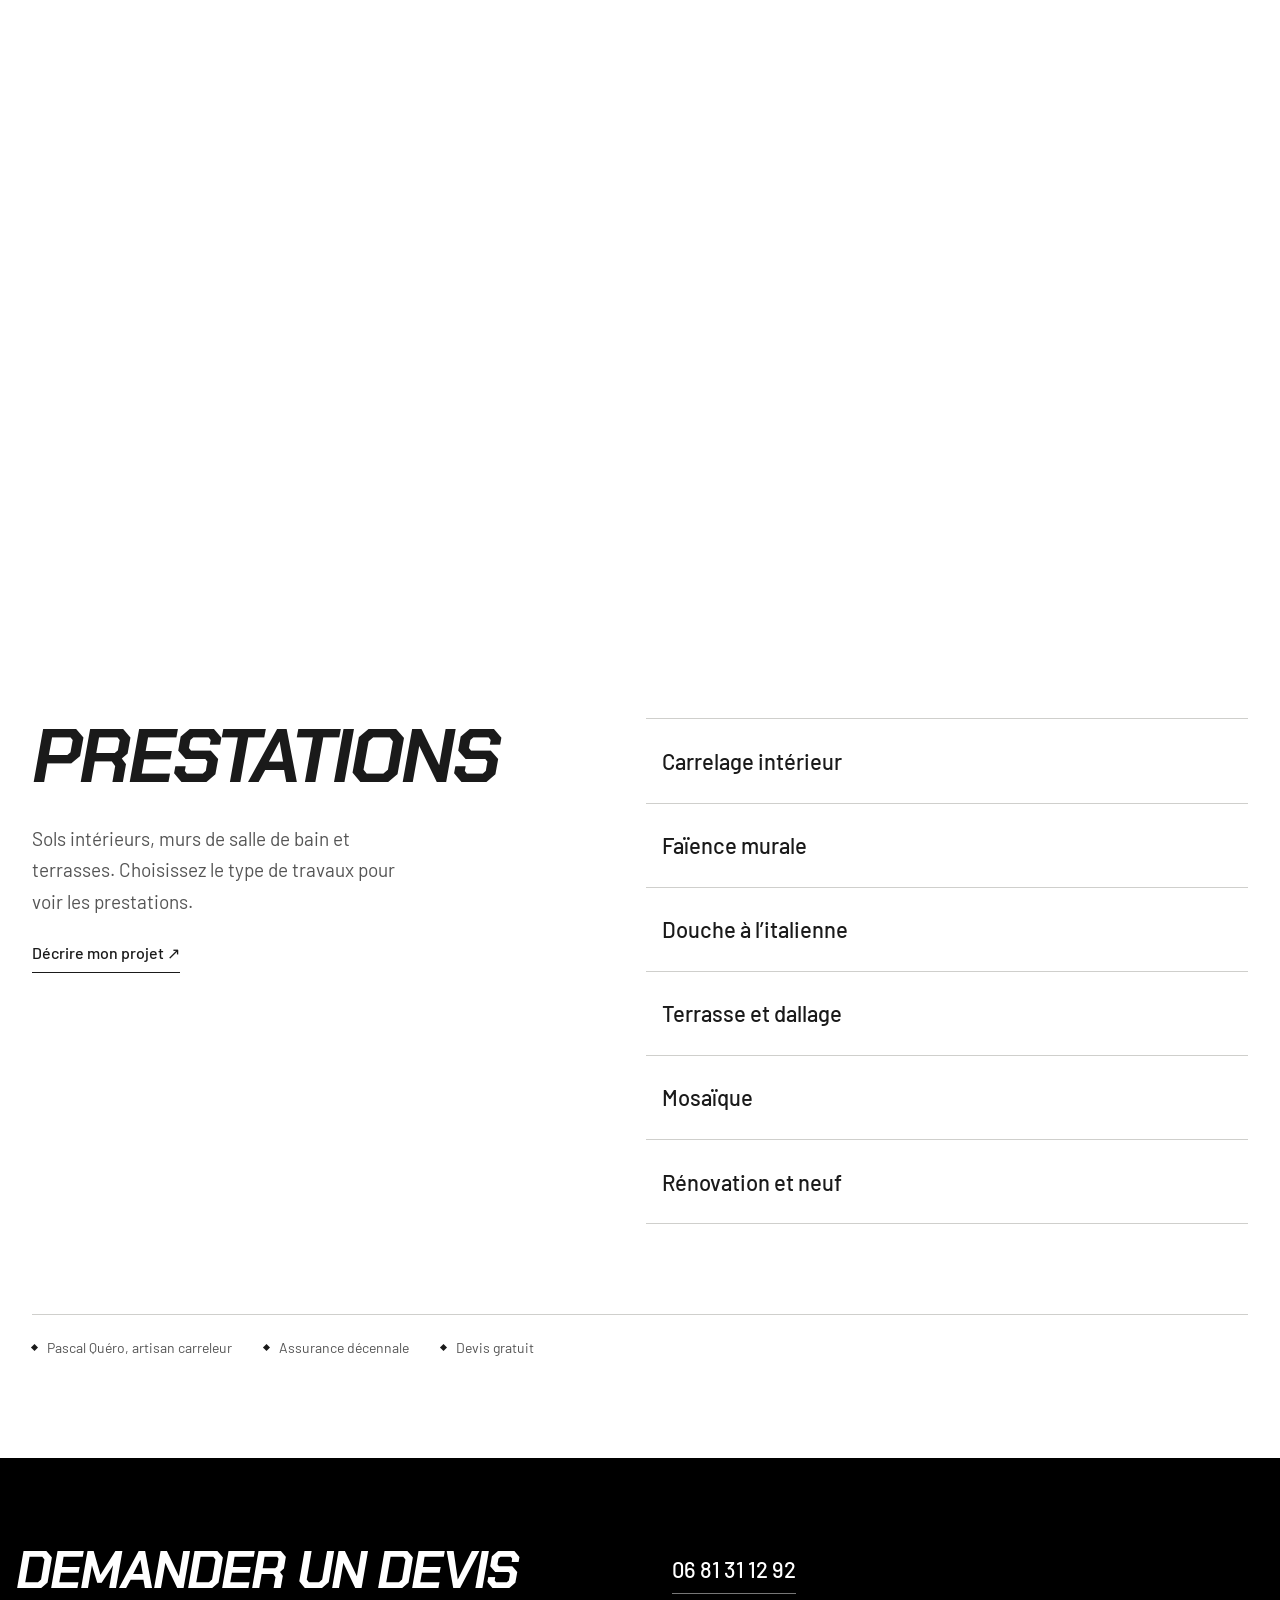
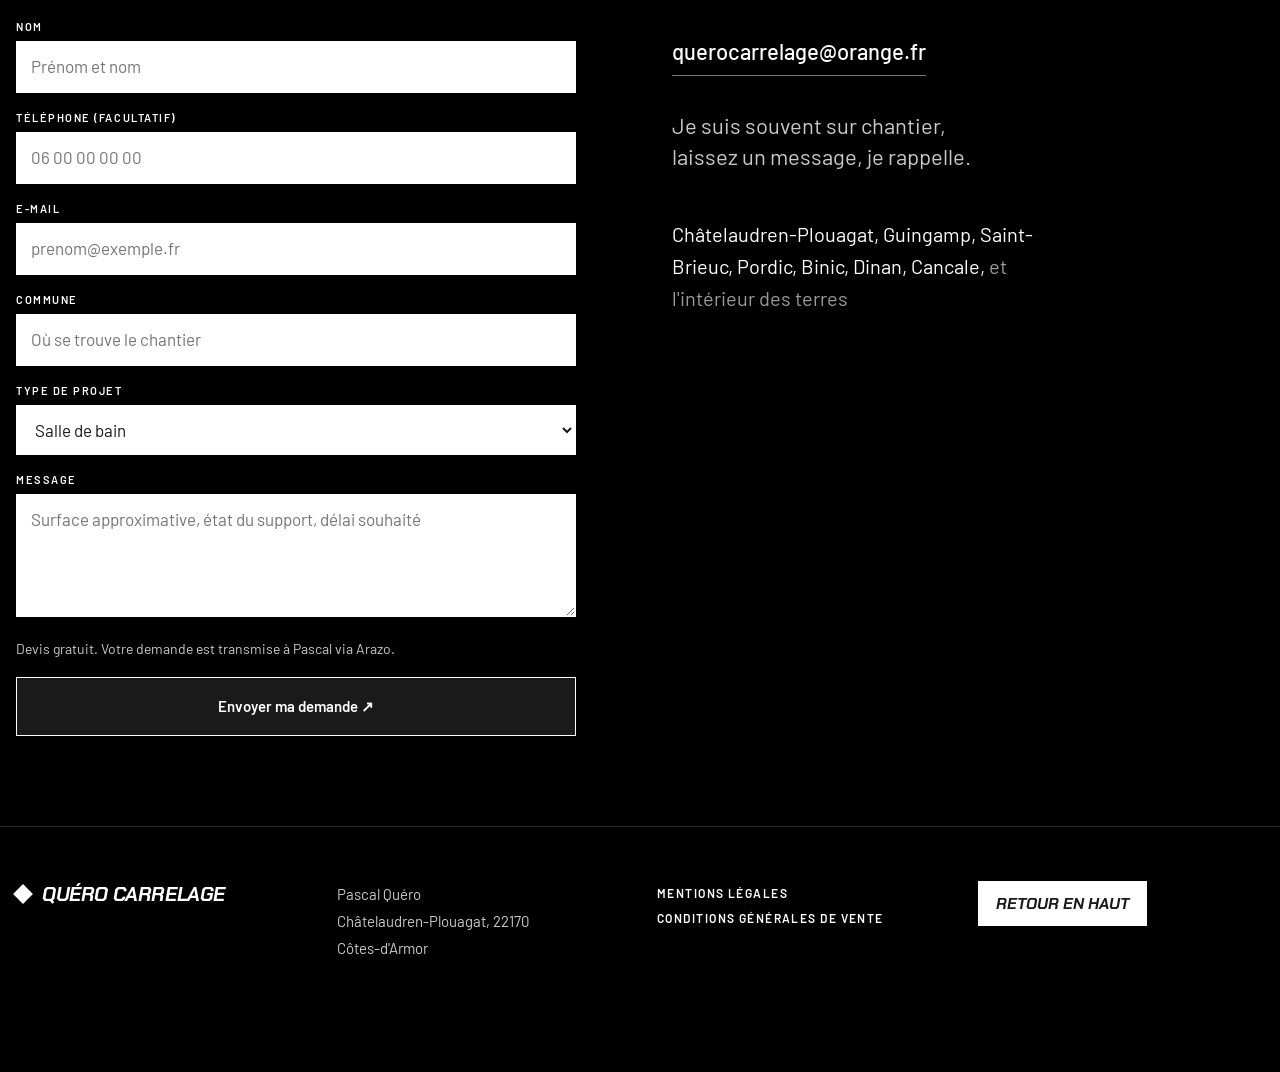
==== commit 02d6f9ae: "Connect quote form to Arazo public API with email, validation and reliable submission feedback" ====
--- a/index.html
+++ b/index.html
@@ -9,12 +9,14 @@
 <link rel="preload" as="image" href="./assets/photos/tile-surface.webp" media="(min-width:900.01px)" fetchpriority="high">
 <link rel="preload" as="font" href="./assets/fonts/font-3.woff2" type="font/woff2" crossorigin>
 <link rel="preload" as="font" href="./assets/fonts/font-0.woff2" type="font/woff2" crossorigin>
-<script src="./assets/contact.js?v=1" defer></script>
+<script src="./assets/contact.js?v=2" defer></script>
 <meta name="theme-color" content="#ffffff">
-<meta name="robots" content="noindex,nofollow">
+<meta name="robots" content="index,follow">
+<link rel="canonical" href="https://matthew-quero.github.io/quero-carrelage/">
 <meta property="og:type" content="website">
-<meta property="og:title" content="Quéro Carrelage — Du premier carreau à la dernière coupe">
-<meta property="og:description" content="Pascal Quéro, artisan carreleur en Côtes-d’Armor. Pascal Quéro, artisan carreleur pour votre chantier.">
+<meta property="og:title" content="Quéro Carrelage — Pascal Quéro, carreleur à Châtelaudren-Plouagat">
+<meta property="og:description" content="Carrelage intérieur, faïence, douche à l’italienne et terrasse en Côtes-d’Armor. Pascal Quéro, artisan carreleur à Châtelaudren-Plouagat.">
+<meta property="og:url" content="https://matthew-quero.github.io/quero-carrelage/">
 <link rel="icon" href="./assets/favicon.svg" type="image/svg+xml">
 <!-- home-styles:start -->
 <style data-home-styles>
@@ -168,6 +170,7 @@
 .tile-caption>span{display:inline-block;transition:transform .2s ease}
 .tile-link:hover .tile-caption>span{transform:translate(3px,-3px)}
 .tile-photo{padding:0}
+img.tile-texture{display:block;width:100%;height:100%;object-fit:cover;object-position:center}
 .tile-photo .tile-texture{transition:transform .35s ease,filter .35s ease}
 .tile-photo:hover .tile-texture{transform:scale(1.045);filter:brightness(.8)}
 .tile-photo-arrow{position:absolute;right:16px;bottom:14px;font-family:var(--font-body);font-size:28px;color:white;opacity:0}
@@ -192,6 +195,11 @@
 [data-cell]:empty{background-image:var(--tile-image)!important;background-size:cover;background-position:center}
 [data-cell]{position:relative}
 [data-cell]::after{content:"";position:absolute;inset:0;background:#303030 var(--tile-image) center/cover;opacity:var(--floor-material,0);pointer-events:none;z-index:3}
+
+/* Feedback from the quote request API keeps the existing form layout. */
+.form-status[data-state="success"]{color:#7bd88f;border-color:currentColor}
+.form-status[data-state="error"]{color:#ff9a8f;border-color:currentColor}
+#quote-form button:disabled{opacity:.65;cursor:wait}
 
 /* Portrait composition: the copy leads, the tile occupies its own lower area. */
 @media(max-width:900px){
@@ -295,6 +303,9 @@
  .has-motion.mobile-sequence [data-grid]{grid-template-rows:repeat(5,var(--mobile-cell))!important;grid-auto-columns:var(--mobile-cell)!important;gap:8px!important}
  .has-motion.mobile-sequence [data-cell]{width:var(--mobile-cell)!important;height:var(--mobile-cell)!important;background:#242424 var(--tile-image) center/cover;border:0}
  .mobile-service-tile{background-position:center;background-size:cover;padding:0!important;color:#fff}
+ .mobile-service-tile>img.tile-texture{position:absolute;inset:0;z-index:0}
+ .mobile-service-tile::before{z-index:1;pointer-events:none}
+ .mobile-service-tile .mobile-tile-label,.mobile-service-tile .mobile-tile-arrow{z-index:2}
  .mobile-service-tile::before{content:'';position:absolute;inset:0;background:linear-gradient(transparent 15%,#0006 45%,#000d)}
  .mobile-tile-label{position:absolute;bottom:12px;left:12px;right:10px;display:grid;gap:7px;line-height:1.15}
  .mobile-tile-label strong{font-family:var(--font-title);font-style:italic;text-transform:uppercase;font-size:clamp(14px,3.8vw,20px)}
@@ -350,10 +361,78 @@
 
 </style>
 <!-- home-styles:end -->
-<script src="./site.config.js?v=11" defer></script>
-<script src="./assets/site.js?v=10" defer></script>
-<script src="./assets/mobile-room.js?v=8" defer></script><script src="./assets/mobile-sequence.js?v=7" defer></script><script src="./assets/sequence.js?v=19" defer></script>
-<script src="./assets/navigation.js?v=1" defer></script></head>
+<script src="./site.config.js?v=12" defer></script>
+<script src="./assets/site.js?v=12" defer></script>
+<script src="./assets/quote-form.js?v=1" defer></script>
+<script src="./assets/mobile-room.js?v=8" defer></script><script src="./assets/mobile-sequence.js?v=8" defer></script><script src="./assets/sequence.js?v=19" defer></script>
+<script src="./assets/navigation.js?v=1" defer></script>
+<meta property="og:image" content="https://matthew-quero.github.io/quero-carrelage/assets/social/quero-carrelage-1200x630.jpg">
+<meta property="og:image:type" content="image/jpeg">
+<meta property="og:image:width" content="1200">
+<meta property="og:image:height" content="630">
+<meta property="og:image:alt" content="Quéro Carrelage — Pascal Quéro, carrelage et faïence à Châtelaudren-Plouagat">
+<meta property="og:locale" content="fr_FR">
+<meta property="og:site_name" content="Quéro Carrelage">
+<meta name="twitter:card" content="summary_large_image">
+<meta name="twitter:image" content="https://matthew-quero.github.io/quero-carrelage/assets/social/quero-carrelage-1200x630.jpg">
+<script type="application/ld+json" data-business-schema>
+{
+  "@context": "https://schema.org",
+  "@type": [
+    "LocalBusiness",
+    "HomeAndConstructionBusiness"
+  ],
+  "@id": "https://matthew-quero.github.io/quero-carrelage/#entreprise",
+  "name": "Quéro Carrelage",
+  "legalName": "Pascal Quéro",
+  "url": "https://matthew-quero.github.io/quero-carrelage/",
+  "description": "Pose de carrelage intérieur, de faïence, de douche à l’italienne et de terrasse, en rénovation et dans le neuf.",
+  "image": "https://matthew-quero.github.io/quero-carrelage/assets/social/quero-carrelage-1200x630.jpg",
+  "address": {
+    "@type": "PostalAddress",
+    "streetAddress": "1 rue de Mississipi",
+    "postalCode": "22170",
+    "addressLocality": "Châtelaudren-Plouagat",
+    "addressCountry": "FR"
+  },
+  "areaServed": [
+    {
+      "@type": "City",
+      "name": "Châtelaudren-Plouagat"
+    },
+    {
+      "@type": "City",
+      "name": "Guingamp"
+    },
+    {
+      "@type": "City",
+      "name": "Saint-Brieuc"
+    },
+    {
+      "@type": "City",
+      "name": "Pordic"
+    },
+    {
+      "@type": "City",
+      "name": "Binic"
+    },
+    {
+      "@type": "City",
+      "name": "Dinan"
+    },
+    {
+      "@type": "City",
+      "name": "Cancale"
+    }
+  ],
+  "identifier": {
+    "@type": "PropertyValue",
+    "propertyID": "SIRET",
+    "value": "44516773700011"
+  }
+}
+</script>
+</head>
 <body>
 <a class="skip-link" href="#contact">Aller à la demande de devis</a>
 
@@ -428,48 +507,48 @@
           <div data-cell="1" style="width:calc((100svh - 73px)/3);height:calc((100svh - 73px)/3);border:1px solid #1A1A1A;background:#1A1A1A"></div>
           <div data-cell="1" style="width:calc((100svh - 73px)/3);height:calc((100svh - 73px)/3);border:1px solid #1A1A1A;background:#FFFFFF"></div>
 
-          <div data-cell="1" style="width:calc((100svh - 73px)/3);height:calc((100svh - 73px)/3);border:1px solid #1A1A1A;background:#1A1A1A;overflow:hidden"><a class="tile-link tile-photo" href="./carrelage-interieur.html" aria-label="Voir le carrelage intérieur"><span class="tile-texture" data-texture="1" aria-hidden="true"></span><span class="tile-photo-arrow" aria-hidden="true">↗</span></a></div>
+          <div data-cell="1" style="width:calc((100svh - 73px)/3);height:calc((100svh - 73px)/3);border:1px solid #1A1A1A;background:#1A1A1A;overflow:hidden"><a class="tile-link tile-photo" href="./carrelage-interieur.html" aria-label="Voir le carrelage intérieur"><img class="tile-texture" data-texture="1" src="./assets/photos/service-interieur.webp" srcset="./assets/photos/service-interieur-800.webp 800w, ./assets/photos/service-interieur.webp 1672w" sizes="(max-width: 900px) 320px, 450px" width="1672" height="941" alt="Illustration : sol intérieur en grands carreaux gris clair" loading="lazy" decoding="async"><span class="tile-photo-arrow" aria-hidden="true">↗</span></a></div>
           <div data-cell="1" style="width:calc((100svh - 73px)/3);height:calc((100svh - 73px)/3);border:1px solid #1A1A1A;background:#FFFFFF"></div>
           <div data-cell="1" style="width:calc((100svh - 73px)/3);height:calc((100svh - 73px)/3);border:1px solid #1A1A1A;background:#1A1A1A;color:#FFFFFF;display:flex;align-items:flex-end;font-family:'Chakra Petch',sans-serif;font-style:italic;font-weight:700;text-transform:uppercase;font-size:clamp(13px,2.1vh,22px);line-height:1.06;letter-spacing:-0.02em"><a class="tile-link" href="./carrelage-interieur.html"><span class="tile-caption">Carrelage intérieur<span aria-hidden="true"> ↗</span></span></a></div>
 
           <div data-cell="1" style="width:calc((100svh - 73px)/3);height:calc((100svh - 73px)/3);border:1px solid #1A1A1A;background:#1A1A1A"></div>
           <div data-cell="1" style="width:calc((100svh - 73px)/3);height:calc((100svh - 73px)/3);border:1px solid #1A1A1A;background:#FFFFFF"></div>
-          <div data-cell="1" style="width:calc((100svh - 73px)/3);height:calc((100svh - 73px)/3);border:1px solid #1A1A1A;background:#1A1A1A;overflow:hidden"><a class="tile-link tile-photo" href="./faience-douche.html" aria-label="Voir la faïence murale"><span class="tile-texture" data-texture="2" aria-hidden="true"></span><span class="tile-photo-arrow" aria-hidden="true">↗</span></a></div>
+          <div data-cell="1" style="width:calc((100svh - 73px)/3);height:calc((100svh - 73px)/3);border:1px solid #1A1A1A;background:#1A1A1A;overflow:hidden"><a class="tile-link tile-photo" href="./faience-douche.html" aria-label="Voir la faïence murale"><img class="tile-texture" data-texture="2" src="./assets/photos/service-faience.webp" srcset="./assets/photos/service-faience-800.webp 800w, ./assets/photos/service-faience.webp 1672w" sizes="(max-width: 900px) 320px, 450px" width="1672" height="941" alt="Illustration : douche à l’italienne avec faïence claire" loading="lazy" decoding="async"><span class="tile-photo-arrow" aria-hidden="true">↗</span></a></div>
 
           <div data-cell="1" style="width:calc((100svh - 73px)/3);height:calc((100svh - 73px)/3);border:1px solid #1A1A1A;background:#FFFFFF"></div>
           <div data-cell="1" style="width:calc((100svh - 73px)/3);height:calc((100svh - 73px)/3);border:1px solid #1A1A1A;background:#1A1A1A;color:#FFFFFF;display:flex;align-items:flex-end;font-family:'Chakra Petch',sans-serif;font-style:italic;font-weight:700;text-transform:uppercase;font-size:clamp(13px,2.1vh,22px);line-height:1.06;letter-spacing:-0.02em"><a class="tile-link" href="./faience-douche.html"><span class="tile-caption">Faïence murale<span aria-hidden="true"> ↗</span></span></a></div>
           <div data-cell="1" style="width:calc((100svh - 73px)/3);height:calc((100svh - 73px)/3);border:1px solid #1A1A1A;background:#4A4A4A"></div>
 
-          <div data-cell="1" style="width:calc((100svh - 73px)/3);height:calc((100svh - 73px)/3);border:1px solid #1A1A1A;background:#1A1A1A;overflow:hidden"><a class="tile-link tile-photo" href="./faience-douche.html#douche" aria-label="Voir la douche à l’italienne"><span class="tile-texture" data-texture="3" aria-hidden="true"></span><span class="tile-photo-arrow" aria-hidden="true">↗</span></a></div>
+          <div data-cell="1" style="width:calc((100svh - 73px)/3);height:calc((100svh - 73px)/3);border:1px solid #1A1A1A;background:#1A1A1A;overflow:hidden"><a class="tile-link tile-photo" href="./faience-douche.html#douche" aria-label="Voir la douche à l’italienne"><img class="tile-texture" data-texture="3" src="./assets/photos/service-faience.webp" srcset="./assets/photos/service-faience-800.webp 800w, ./assets/photos/service-faience.webp 1672w" sizes="(max-width: 900px) 320px, 450px" width="1672" height="941" alt="Illustration : douche à l’italienne avec faïence claire" loading="lazy" decoding="async"><span class="tile-photo-arrow" aria-hidden="true">↗</span></a></div>
           <div data-cell="1" style="width:calc((100svh - 73px)/3);height:calc((100svh - 73px)/3);border:1px solid #1A1A1A;background:#FFFFFF"></div>
           <div data-cell="1" style="width:calc((100svh - 73px)/3);height:calc((100svh - 73px)/3);border:1px solid #1A1A1A;background:#FFFFFF"></div>
 
           <div data-cell="1" style="width:calc((100svh - 73px)/3);height:calc((100svh - 73px)/3);border:1px solid #1A1A1A;background:#FFFFFF"></div>
           <div data-cell="1" style="width:calc((100svh - 73px)/3);height:calc((100svh - 73px)/3);border:1px solid #1A1A1A;background:#1A1A1A"></div>
-          <div data-cell="1" style="width:calc((100svh - 73px)/3);height:calc((100svh - 73px)/3);border:1px solid #1A1A1A;background:#1A1A1A;overflow:hidden"><a class="tile-link tile-photo" href="./carrelage-interieur.html#renovation" aria-label="Voir la pose en rénovation"><span class="tile-texture" data-texture="4" aria-hidden="true"></span><span class="tile-photo-arrow" aria-hidden="true">↗</span></a></div>
-
-          <div data-cell="1" style="width:calc((100svh - 73px)/3);height:calc((100svh - 73px)/3);border:1px solid #1A1A1A;background:#1A1A1A;overflow:hidden"><a class="tile-link tile-photo" href="./faience-douche.html" aria-label="Voir la faïence et la douche"><span class="tile-texture" data-texture="5" aria-hidden="true"></span><span class="tile-photo-arrow" aria-hidden="true">↗</span></a></div>
+          <div data-cell="1" style="width:calc((100svh - 73px)/3);height:calc((100svh - 73px)/3);border:1px solid #1A1A1A;background:#1A1A1A;overflow:hidden"><a class="tile-link tile-photo" href="./carrelage-interieur.html#renovation" aria-label="Voir la pose en rénovation"><img class="tile-texture" data-texture="4" src="./assets/photos/service-interieur.webp" srcset="./assets/photos/service-interieur-800.webp 800w, ./assets/photos/service-interieur.webp 1672w" sizes="(max-width: 900px) 320px, 450px" width="1672" height="941" alt="Illustration : sol intérieur en grands carreaux gris clair" loading="lazy" decoding="async"><span class="tile-photo-arrow" aria-hidden="true">↗</span></a></div>
+
+          <div data-cell="1" style="width:calc((100svh - 73px)/3);height:calc((100svh - 73px)/3);border:1px solid #1A1A1A;background:#1A1A1A;overflow:hidden"><a class="tile-link tile-photo" href="./faience-douche.html" aria-label="Voir la faïence et la douche"><img class="tile-texture" data-texture="5" src="./assets/photos/service-faience.webp" srcset="./assets/photos/service-faience-800.webp 800w, ./assets/photos/service-faience.webp 1672w" sizes="(max-width: 900px) 320px, 450px" width="1672" height="941" alt="Illustration : douche à l’italienne avec faïence claire" loading="lazy" decoding="async"><span class="tile-photo-arrow" aria-hidden="true">↗</span></a></div>
           <div data-cell="1" data-slot="center" style="width:calc((100svh - 73px)/3);height:calc((100svh - 73px)/3);border:1px solid #1A1A1A;background:#1A1A1A;opacity:0"></div>
           <div data-cell="1" style="width:calc((100svh - 73px)/3);height:calc((100svh - 73px)/3);border:1px solid #1A1A1A;background:#FFFFFF"></div>
 
           <div data-cell="1" style="width:calc((100svh - 73px)/3);height:calc((100svh - 73px)/3);border:1px solid #1A1A1A;background:#1A1A1A;color:#FFFFFF;display:flex;align-items:flex-end;font-family:'Chakra Petch',sans-serif;font-style:italic;font-weight:700;text-transform:uppercase;font-size:clamp(13px,2.1vh,22px);line-height:1.06;letter-spacing:-0.02em"><a class="tile-link" href="./faience-douche.html#douche"><span class="tile-caption">Douche à l’italienne<span aria-hidden="true"> ↗</span></span></a></div>
-          <div data-cell="1" style="width:calc((100svh - 73px)/3);height:calc((100svh - 73px)/3);border:1px solid #1A1A1A;background:#1A1A1A;overflow:hidden"><a class="tile-link tile-photo" href="./carrelage-interieur.html" aria-label="Voir les sols intérieurs"><span class="tile-texture" data-texture="6" aria-hidden="true"></span><span class="tile-photo-arrow" aria-hidden="true">↗</span></a></div>
+          <div data-cell="1" style="width:calc((100svh - 73px)/3);height:calc((100svh - 73px)/3);border:1px solid #1A1A1A;background:#1A1A1A;overflow:hidden"><a class="tile-link tile-photo" href="./carrelage-interieur.html" aria-label="Voir les sols intérieurs"><img class="tile-texture" data-texture="6" src="./assets/photos/service-interieur.webp" srcset="./assets/photos/service-interieur-800.webp 800w, ./assets/photos/service-interieur.webp 1672w" sizes="(max-width: 900px) 320px, 450px" width="1672" height="941" alt="Illustration : sol intérieur en grands carreaux gris clair" loading="lazy" decoding="async"><span class="tile-photo-arrow" aria-hidden="true">↗</span></a></div>
           <div data-cell="1" style="width:calc((100svh - 73px)/3);height:calc((100svh - 73px)/3);border:1px solid #1A1A1A;background:#1A1A1A"></div>
 
           <div data-cell="1" style="width:calc((100svh - 73px)/3);height:calc((100svh - 73px)/3);border:1px solid #1A1A1A;background:#FFFFFF"></div>
           <div data-cell="1" style="width:calc((100svh - 73px)/3);height:calc((100svh - 73px)/3);border:1px solid #1A1A1A;background:#1A1A1A;color:#FFFFFF;display:flex;align-items:flex-end;font-family:'Chakra Petch',sans-serif;font-style:italic;font-weight:700;text-transform:uppercase;font-size:clamp(13px,2.1vh,22px);line-height:1.06;letter-spacing:-0.02em"><a class="tile-link" href="./terrasse-carrelage.html"><span class="tile-caption">Terrasse et dallage<span aria-hidden="true"> ↗</span></span></a></div>
-          <div data-cell="1" style="width:calc((100svh - 73px)/3);height:calc((100svh - 73px)/3);border:1px solid #1A1A1A;background:#1A1A1A;overflow:hidden"><a class="tile-link tile-photo" href="./terrasse-carrelage.html" aria-label="Voir la terrasse et le dallage"><span class="tile-texture" data-texture="7" aria-hidden="true"></span><span class="tile-photo-arrow" aria-hidden="true">↗</span></a></div>
+          <div data-cell="1" style="width:calc((100svh - 73px)/3);height:calc((100svh - 73px)/3);border:1px solid #1A1A1A;background:#1A1A1A;overflow:hidden"><a class="tile-link tile-photo" href="./terrasse-carrelage.html" aria-label="Voir la terrasse et le dallage"><img class="tile-texture" data-texture="7" src="./assets/photos/service-terrasse.webp" srcset="./assets/photos/service-terrasse-800.webp 800w, ./assets/photos/service-terrasse.webp 1672w" sizes="(max-width: 900px) 320px, 450px" width="1672" height="940" alt="Illustration : terrasse en dalles grises près d’un jardin" loading="lazy" decoding="async"><span class="tile-photo-arrow" aria-hidden="true">↗</span></a></div>
 
           <div data-cell="1" style="width:calc((100svh - 73px)/3);height:calc((100svh - 73px)/3);border:1px solid #1A1A1A;background:#4A4A4A"></div>
           <div data-cell="1" style="width:calc((100svh - 73px)/3);height:calc((100svh - 73px)/3);border:1px solid #1A1A1A;background:#FFFFFF"></div>
           <div data-cell="1" style="width:calc((100svh - 73px)/3);height:calc((100svh - 73px)/3);border:1px solid #1A1A1A;background:#FFFFFF"></div>
 
-          <div data-cell="1" style="width:calc((100svh - 73px)/3);height:calc((100svh - 73px)/3);border:1px solid #1A1A1A;background:#1A1A1A;overflow:hidden"><a class="tile-link tile-photo" href="./faience-douche.html" aria-label="Voir la faïence murale"><span class="tile-texture" data-texture="8" aria-hidden="true"></span><span class="tile-photo-arrow" aria-hidden="true">↗</span></a></div>
+          <div data-cell="1" style="width:calc((100svh - 73px)/3);height:calc((100svh - 73px)/3);border:1px solid #1A1A1A;background:#1A1A1A;overflow:hidden"><a class="tile-link tile-photo" href="./faience-douche.html" aria-label="Voir la faïence murale"><img class="tile-texture" data-texture="8" src="./assets/photos/service-faience.webp" srcset="./assets/photos/service-faience-800.webp 800w, ./assets/photos/service-faience.webp 1672w" sizes="(max-width: 900px) 320px, 450px" width="1672" height="941" alt="Illustration : douche à l’italienne avec faïence claire" loading="lazy" decoding="async"><span class="tile-photo-arrow" aria-hidden="true">↗</span></a></div>
           <div data-cell="1" style="width:calc((100svh - 73px)/3);height:calc((100svh - 73px)/3);border:1px solid #1A1A1A;background:#1A1A1A;color:#FFFFFF;display:flex;align-items:flex-end;font-family:'Chakra Petch',sans-serif;font-style:italic;font-weight:700;text-transform:uppercase;font-size:clamp(13px,2.1vh,22px);line-height:1.06;letter-spacing:-0.02em"><a class="tile-link" href="./carrelage-interieur.html#renovation"><span class="tile-caption">Rénovation et neuf<span aria-hidden="true"> ↗</span></span></a></div>
           <div data-cell="1" style="width:calc((100svh - 73px)/3);height:calc((100svh - 73px)/3);border:1px solid #1A1A1A;background:#1A1A1A"></div>
 
           <div data-cell="1" style="width:calc((100svh - 73px)/3);height:calc((100svh - 73px)/3);border:1px solid #1A1A1A;background:#FFFFFF"></div>
-          <div data-cell="1" style="width:calc((100svh - 73px)/3);height:calc((100svh - 73px)/3);border:1px solid #1A1A1A;background:#1A1A1A;overflow:hidden"><a class="tile-link tile-photo" href="./faience-douche.html#mosaique" aria-label="Voir la mosaïque"><span class="tile-texture" data-texture="9" aria-hidden="true"></span><span class="tile-photo-arrow" aria-hidden="true">↗</span></a></div>
+          <div data-cell="1" style="width:calc((100svh - 73px)/3);height:calc((100svh - 73px)/3);border:1px solid #1A1A1A;background:#1A1A1A;overflow:hidden"><a class="tile-link tile-photo" href="./faience-douche.html#mosaique" aria-label="Voir la mosaïque"><img class="tile-texture" data-texture="9" src="./assets/photos/service-faience.webp" srcset="./assets/photos/service-faience-800.webp 800w, ./assets/photos/service-faience.webp 1672w" sizes="(max-width: 900px) 320px, 450px" width="1672" height="941" alt="Illustration : douche à l’italienne avec faïence claire" loading="lazy" decoding="async"><span class="tile-photo-arrow" aria-hidden="true">↗</span></a></div>
           <div data-cell="1" style="width:calc((100svh - 73px)/3);height:calc((100svh - 73px)/3);border:1px solid #1A1A1A;background:#1A1A1A;color:#FFFFFF;display:flex;align-items:flex-end;font-family:'Chakra Petch',sans-serif;font-style:italic;font-weight:700;text-transform:uppercase;font-size:clamp(13px,2.1vh,22px);line-height:1.06;letter-spacing:-0.02em"><a class="tile-link" href="./faience-douche.html#mosaique"><span class="tile-caption">Mosaïque<span aria-hidden="true"> ↗</span></span></a></div>
 
         </div>
@@ -523,14 +602,18 @@
         
           <div id="arazo-form" hidden></div>
 <noscript><p>Activez JavaScript pour afficher les coordonnées et utiliser le formulaire.</p><style>#quote-form{display:none!important}</style></noscript>
-<form action="#contact" method="post" enctype="text/plain" id="quote-form" style="display:grid;gap:18px;max-width:560px">
+<form action="#contact" method="post" id="quote-form" aria-describedby="form-note" style="display:grid;gap:18px;max-width:560px">
             <label style="display:block">
               <span style="display:block;font-size:11px;font-weight:600;letter-spacing:0.14em;text-transform:uppercase;color:#FFFFFF">Nom</span>
-              <input type="text" name="nom" autocomplete="name" maxlength="120" required="required" placeholder="Prénom et nom" style="width:100%;margin-top:8px;border:1px solid #FFFFFF;background:#FFFFFF;font-size:17px;color:#1A1A1A;outline:none;padding:13px 14px;border-radius:0" />
+              <input type="text" name="nom" autocomplete="name" minlength="2" maxlength="120" required="required" placeholder="Prénom et nom" style="width:100%;margin-top:8px;border:1px solid #FFFFFF;background:#FFFFFF;font-size:17px;color:#1A1A1A;outline:none;padding:13px 14px;border-radius:0" />
             </label>
             <label style="display:block">
-              <span style="display:block;font-size:11px;font-weight:600;letter-spacing:0.14em;text-transform:uppercase;color:#FFFFFF">Téléphone</span>
-              <input type="tel" name="tel" autocomplete="tel" inputmode="tel" maxlength="40" required="required" placeholder="06 00 00 00 00" style="width:100%;margin-top:8px;border:1px solid #FFFFFF;background:#FFFFFF;font-size:17px;color:#1A1A1A;outline:none;padding:13px 14px;border-radius:0" />
+              <span style="display:block;font-size:11px;font-weight:600;letter-spacing:0.14em;text-transform:uppercase;color:#FFFFFF">Téléphone (facultatif)</span>
+              <input type="tel" name="tel" autocomplete="tel" inputmode="tel" maxlength="40" placeholder="06 00 00 00 00" style="width:100%;margin-top:8px;border:1px solid #FFFFFF;background:#FFFFFF;font-size:17px;color:#1A1A1A;outline:none;padding:13px 14px;border-radius:0" />
+            </label>
+            <label style="display:block" for="email">
+              <span style="display:block;font-size:11px;font-weight:600;letter-spacing:0.14em;text-transform:uppercase;color:#FFFFFF">E-mail</span>
+              <input id="email" type="email" name="email" autocomplete="email" autocapitalize="none" spellcheck="false" maxlength="254" required="required" placeholder="prenom@exemple.fr" style="width:100%;margin-top:8px;border:1px solid #FFFFFF;background:#FFFFFF;font-size:17px;color:#1A1A1A;outline:none;padding:13px 14px;border-radius:0" />
             </label>
             <label style="display:block">
               <span style="display:block;font-size:11px;font-weight:600;letter-spacing:0.14em;text-transform:uppercase;color:#FFFFFF">Commune</span>
@@ -552,9 +635,9 @@
               <span style="display:block;font-size:11px;font-weight:600;letter-spacing:0.14em;text-transform:uppercase;color:#FFFFFF">Message</span>
               <textarea name="message" rows="4" maxlength="4000" placeholder="Surface approximative, état du support, délai souhaité" style="width:100%;margin-top:8px;border:1px solid #FFFFFF;background:#FFFFFF;font-size:17px;color:#1A1A1A;outline:none;padding:13px 14px;resize:vertical;border-radius:0"></textarea>
             </label>
-            <p id="form-note" class="form-note">Votre demande s’ouvrira dans votre messagerie. Vous pourrez la vérifier avant de l’envoyer.</p>
+            <p id="form-note" class="form-note">Devis gratuit. Votre demande est transmise à Pascal via Arazo.</p>
 <p id="form-status" class="form-status" role="status" aria-live="polite" tabindex="-1"></p>
-<button type="submit" style="border:1px solid #FFFFFF;background:#1A1A1A;color:#FFFFFF;padding:19px 22px;font-family:'Chakra Petch',sans-serif;font-style:italic;font-weight:700;font-size:16px;text-transform:uppercase;cursor:pointer;transition:background .2s ease,color .2s ease" class="hover-2 button-submit">Préparer ma demande par e-mail ↗</button>
+<button type="submit" style="border:1px solid #FFFFFF;background:#1A1A1A;color:#FFFFFF;padding:19px 22px;font-family:'Chakra Petch',sans-serif;font-style:italic;font-weight:700;font-size:16px;text-transform:uppercase;cursor:pointer;transition:background .2s ease,color .2s ease" class="hover-2 button-submit">Envoyer ma demande ↗</button>
           </form>
         
       </div>
